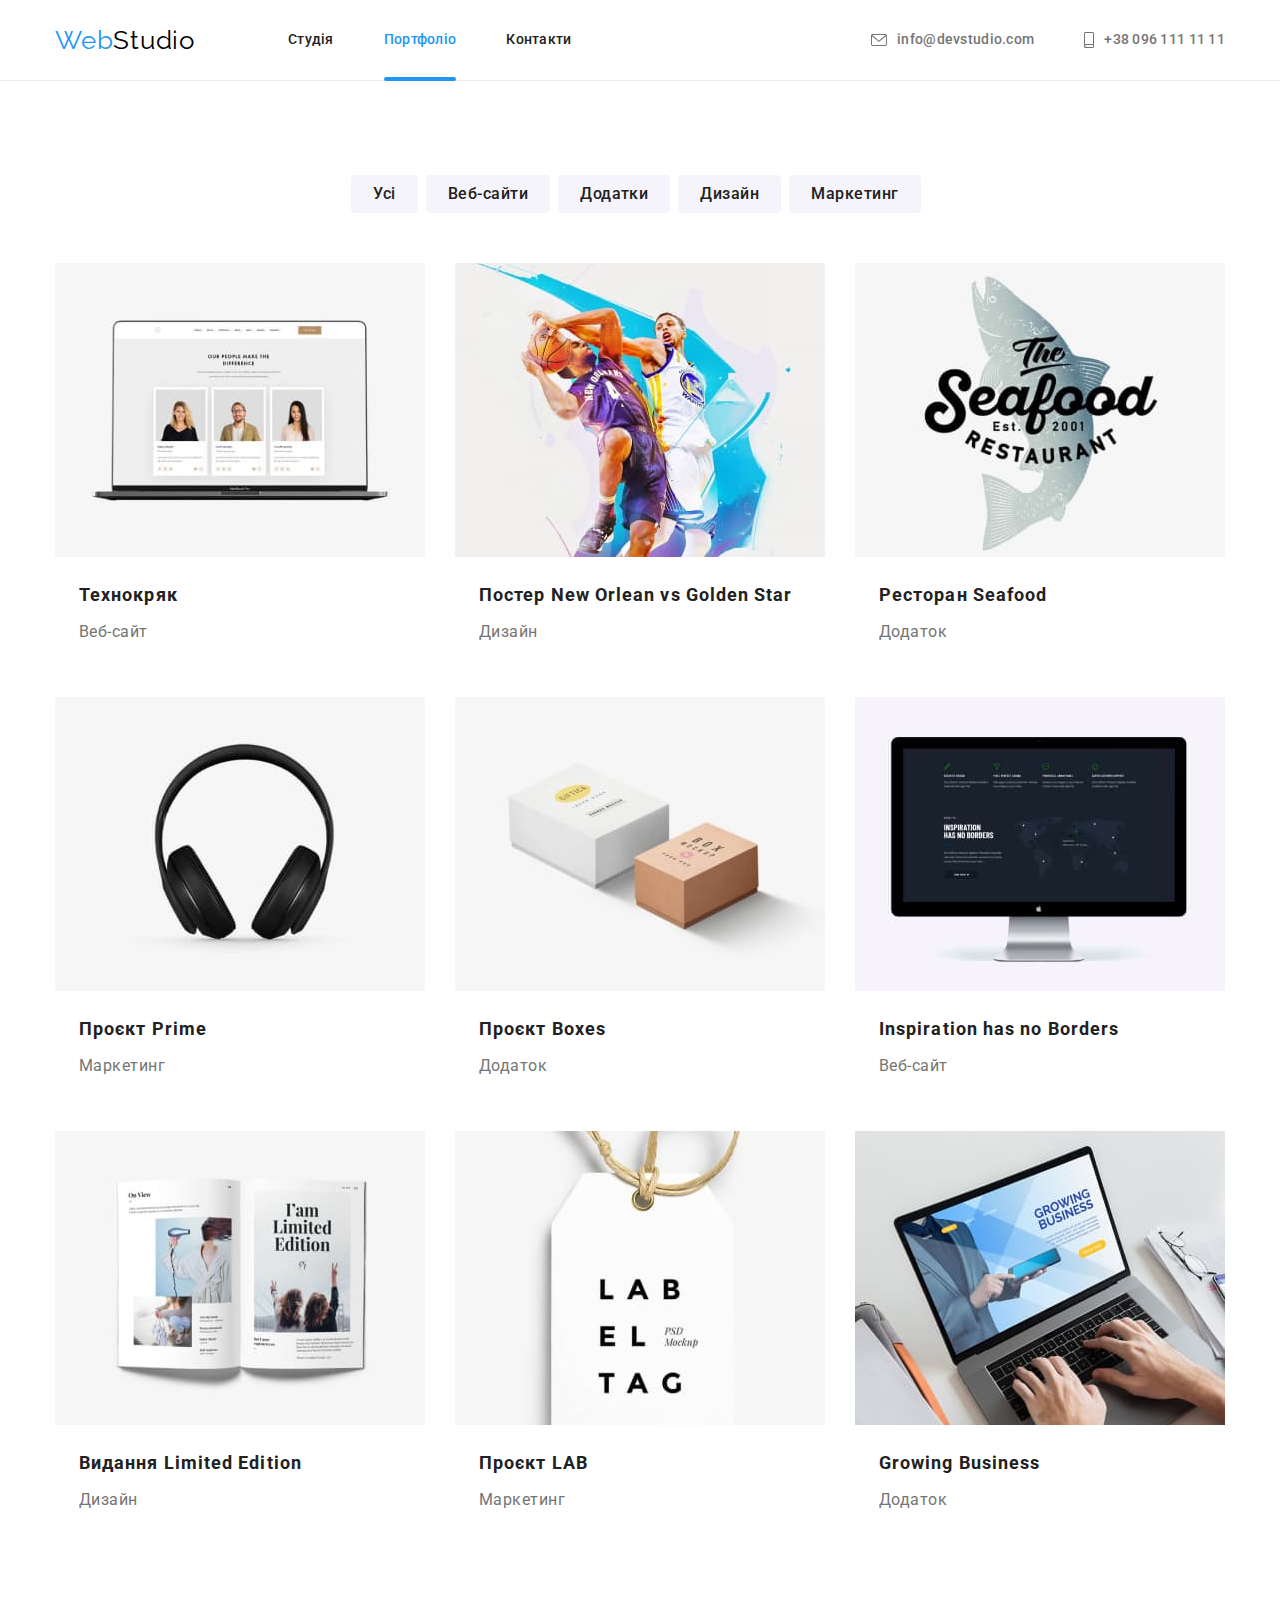
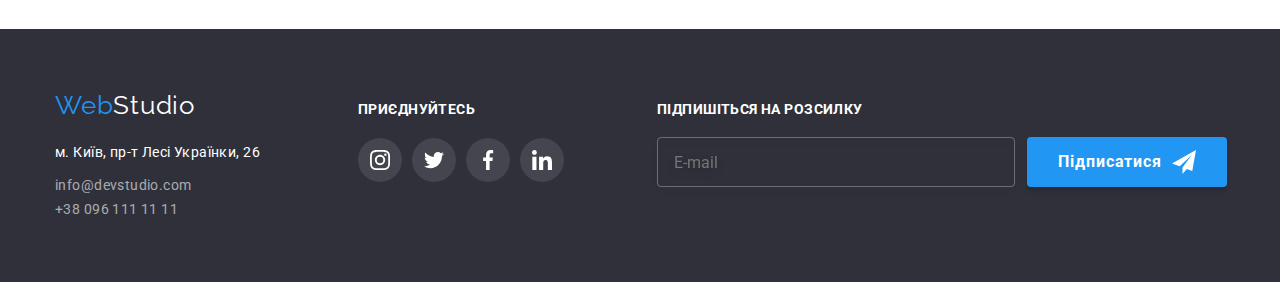
==== portfolio.html @ 19d2a798 "Initial commit" ====
<!DOCTYPE html>
<html lang="uk">

<head>
	<meta charset="UTF-8" />
	<meta http-equiv="X-UA-Compatible" content="IE=edge" />
	<meta name="viewport" content="width=device-width, initial-scale=1.0" />
	<title>Portfolio</title>
	<link rel="preconnect" href="https://fonts.googleapis.com" />
	<link rel="preconnect" href="https://fonts.gstatic.com" crossorigin />
	<link
		href="https://fonts.googleapis.com/css2?family=Raleway:wght@700&family=Roboto:wght@400;500;700;900&display=swap"
		rel="stylesheet" />
	<link rel="stylesheet"
		href="https://cdnjs.cloudflare.com/ajax/libs/modern-normalize/1.0.0/modern-normalize.min.css" />
	<link rel="stylesheet" href="./css/main.min.css">
	<link rel="stylesheet" href="./css/styles.css" />
</head>

<body>
	<header class="header">
		<div class="header__box container">
			<!--<nav class="nav">-->
			<!-- prettier-ignore -->
			<a class="logo link" href="">Web<span class="logo-header">Studio</span></a>
			<nav class="nav">
				<ul class="nav__list">
					<li class="nav__item list"><a class="nav__link link" href="./index.html">Студія</a></li>
					<li class="nav__item list"><a class="nav__link link menu-now-prtfl"
							href="./portfolio.html">Портфоліо</a></li>
					<li class="nav__item list"><a class="nav__link link" href="">Контакти</a></li>
				</ul>
			</nav>
			<ul class="contact list">
				<li class="contact__item"><a class="contact__link link" href="mailto:info@devstudio.com">
						<svg class="contact__icon" width="16" height="12">
							<use href="./images/icons.svg#icon-envelope-hover"></use>
						</svg> info@devstudio.com</a>
				</li>
				<li class="contact__item"><a class="contact__link link" href="tel:+38 0961111111">
						<svg class="contact__icon" width="10" height="16">
							<use href="./images/icons.svg#icon-smartphone"></use>
						</svg> +38 096 111 11 11</a></li>
			</ul>
		</div>
	</header>

	<main>
		<!-- ==========Секція 1========= -->
		<section class="portfolio">
			<div class="portfolio-div container">
				<div class="btn-div">
					<ul class="list-btn list">
						<li class="item-btn">
							<button class="btn" type="button">Усі</button>
						</li>
						<li class="item-btn">
							<button class="btn" type="button">Веб-сайти</button>
						</li>
						<li class="item-btn">
							<button class="btn" type="button">Додатки</button>
						</li>
						<li class="item-btn">
							<button class="btn" type="button">Дизайн</button>
						</li>
						<li class="item-btn">
							<button class="btn" type="button">Маркетинг</button>
						</li>
					</ul>
				</div>

				<!-- Картки -->
				<ul class="portfolio__card list">
					<li class="portfolio__item">
						<div class="portfolio__thumb">
							<a href=""><img src="images/portfolio-img1.jpg" alt="Ноутбук" width="370"
									height="294" /></a>
							<div class="portfolio__overlay">
								<p class="portfolio__overlay-text">Ресурс пропонує комплексні пропозиції з різним рівнем
									функціоналу та сервісів. Все це дозволить відвідувачу отримати
									вичерпні відомості про компанію чи приватну особу.</p>
							</div>
						</div>
						<div class="div-photo">
							<h2 class="title-projects">Технокряк</h2>
							<p class="projects-text">Веб-сайт</p>
						</div>
					</li>
					<li class="portfolio__item">
						<div class="portfolio__thumb">
							<a href="">
								<img src="images/portfolio-img2.jpg" alt="Постер баскетболістів" width="370"
									height="294" />
							</a>
							<div class="portfolio__overlay">
								<p class="portfolio__overlay-text">Ресурс пропонує комплексні пропозиції з різним рівнем
									функціоналу та сервісів. Все це дозволить відвідувачу отримати
									вичерпні відомості про компанію чи приватну особу.</p>
							</div>
						</div>
						<div class="div-photo">
							<h2 class="title-projects">Постер New Orlean vs Golden Star</h2>
							<p class="projects-text">Дизайн</p>
						</div>
					</li>
					<li class="portfolio__item">
						<div class="portfolio__thumb">
							<a href=""><img src="images/portfolio-img3.jpg" alt="Риба з текстом" width="370"
									height="294" /></a>
							<div class="portfolio__overlay">
								<p class="portfolio__overlay-text">Ресурс пропонує комплексні пропозиції з різним рівнем
									функціоналу та сервісів. Все це дозволить відвідувачу отримати
									вичерпні відомості про компанію чи приватну особу.</p>
							</div>
						</div>
						<div class="div-photo">
							<h2 class="title-projects">Ресторан Seafood</h2>
							<p class="projects-text">Додаток</p>
						</div>
					</li>
					<li class="portfolio__item">
						<div class="portfolio__thumb">
							<a href=""><img src="images/portfolio-img4.jpg" alt="Навушники" width="370"
									height="294" /></a>
							<div class="portfolio__overlay">
								<p class="portfolio__overlay-text">Ресурс пропонує комплексні пропозиції з різним рівнем
									функціоналу та сервісів. Все це дозволить відвідувачу отримати
									вичерпні відомості про компанію чи приватну особу.</p>
							</div>
						</div>
						<div class="div-photo">
							<h2 class="title-projects">Проєкт Prime</h2>
							<p class="projects-text">Маркетинг</p>
						</div>
					</li>
					<li class="portfolio__item">
						<div class="portfolio__thumb">
							<a href=""><img src="images/portfolio-img5.jpg" alt="Коробки" width="370"
									height="294" /></a>
							<div class="portfolio__overlay">
								<p class="portfolio__overlay-text">Ресурс пропонує комплексні пропозиції з різним рівнем
									функціоналу та сервісів. Все це дозволить відвідувачу отримати
									вичерпні відомості про компанію чи приватну особу.</p>
							</div>
						</div>
						<div class="div-photo">
							<h2 class="title-projects">Проєкт Boxes</h2>
							<p class="projects-text">Додаток</p>
						</div>
					</li>
					<li class="portfolio__item">
						<div class="portfolio__thumb">
							<a href=""><img src="images/portfolio-img6.jpg" alt="Монітор" width="370"
									height="294" /></a>
							<div class="portfolio__overlay">
								<p class="portfolio__overlay-text">Ресурс пропонує комплексні пропозиції з різним рівнем
									функціоналу та сервісів. Все це дозволить відвідувачу отримати
									вичерпні відомості про компанію чи приватну особу.</p>
							</div>
						</div>
						<div class="div-photo">
							<h2 class="title-projects">Inspiration has no Borders</h2>
							<p class="projects-text">Веб-сайт</p>
						</div>
					</li>
					<li class="portfolio__item">
						<div class="portfolio__thumb">
							<a href=""><img src="images/portfolio-img7.jpg" alt="Журнал" width="370" height="294" /></a>
							<div class="portfolio__overlay">
								<p class="portfolio__overlay-text">Ресурс пропонує комплексні пропозиції з різним рівнем
									функціоналу та сервісів. Все це дозволить відвідувачу отримати
									вичерпні відомості про компанію чи приватну особу.</p>
							</div>
						</div>
						<div class="div-photo">
							<h2 class="title-projects">Видання Limited Edition</h2>
							<p class="projects-text">Дизайн</p>
						</div>
					</li>
					<li class="portfolio__item">
						<div class="portfolio__thumb">
							<a href=""><img src="images/portfolio-img8.jpg" alt="Бірка" width="370" height="294" /></a>
							<div class="portfolio__overlay">
								<p class="portfolio__overlay-text">Ресурс пропонує комплексні пропозиції з різним рівнем
									функціоналу та сервісів. Все це дозволить відвідувачу отримати
									вичерпні відомості про компанію чи приватну особу.</p>
							</div>
						</div>
						<div class="div-photo">
							<h2 class="title-projects">Проєкт LAB</h2>
							<p class="projects-text">Маркетинг</p>
						</div>
					</li>
					<li class="portfolio__item">
						<div class="portfolio__thumb">
							<a href=""><img src="images/portfolio-img9.jpg" alt="Ноутбук" width="370"
									height="294" /></a>
							<div class="portfolio__overlay">
								<p class="portfolio__overlay-text">Ресурс пропонує комплексні пропозиції з різним рівнем
									функціоналу та сервісів. Все це дозволить відвідувачу отримати
									вичерпні відомості про компанію чи приватну особу.</p>
							</div>
						</div>
						<div class="div-photo">
							<h2 class="title-projects">Growing Business</h2>
							<p class="projects-text">Додаток</p>
						</div>
					</li>
				</ul>
			</div>
		</section>
	</main>

	<!-- ==========Підва/Футер========= -->
	<footer class="footer">
		<div class="footer-div container">
			<div>
				<!-- prettier-ignore -->
				<a class="logo link" href="WebStudio">Web<span class="logo-footer">Studio</span></a>
				<address class="address">
					м. Київ, пр-т Лесі Українки, 26
				</address>
				<ul class="footer-contact list">
					<li class="footer-contact__item">
						<a class="footer-contact__link link" href="mailto:info@devstudio.com">info@devstudio.com</a>
					</li>
					<li class="footer-item">
						<a class="footer-contact__link link" href="tel:+380961111111">+38 096 111 11 11</a>
					</li>
				</ul>
			</div>

			<div class="socials-footer">
				<h2 class="socials-footer__title">приєднуйтесь</h2>
				<ul class="socials-footer__list list">
					<li class="socials-footer__item">
						<a class="socials-footer__link link" href="http://instagram.com" target="_blank"
							rel="noopener noreferrer" aria-label="Instagram icon">
							<svg class="socials-icon" width="20" height="20">
								<use href="./images/icons.svg#icon-instagram"></use>
							</svg>
						</a>
					</li>
					<li class="socials-footer__item">
						<a class="socials-footer__link link" href="http://twitter.com" target="_blank"
							rel="noopener noreferrer" aria-label="Twitter icon">
							<svg class="socials-icon" width="20" height="20">
								<use href="./images/icons.svg#icon-twitter"></use>
							</svg>
						</a>
					</li>
					<li class="socials-footer__item">
						<a class="socials-footer__link link" href="http://facebook.com" target="_blank"
							rel="noopener noreferrer">
							<svg class="socials-icon" width="20" height="20">
								<use href="./images/icons.svg#icon-facebook"></use>
							</svg>
						</a>
					</li>
					<li class="socials-footer__item">
						<a class="socials-footer__link link" href="http://linkedin.com" target="_blank"
							rel="noopener noreferrer">
							<svg class="socials-icon" width="20" height="20">
								<use href="./images/icons.svg#icon-linkedin"></use>
							</svg>
						</a>
					</li>
				</ul>
			</div>

			<div class="mailings">
				<p class="mailings__title">підпишіться на розсилку</p>
				<div class="mailings__box">
					<form>
						<input type="text" class="form-field" name="e-mail" placeholder="E-mail">
					</form>
					<button class="mailings__btn" type="submit">
						<span class="mailings__label">Підписатися</span>
						<svg class="mailings__icon" width="24px" height="24px">
							<use href="./images/icons.svg#icon-icon-mailings"></use>
						</svg>
					</button>
				</div>
			</div>
		</div>
	</footer>
</body>

</html>
---- css/main.min.css ----
:root{--main-title-color: #212121;--text-color: #757575;--accent-color: #2196f3;--color-white: #ffffff;--transition-duration: 250ms;--transition-timing-function: cubic-bezier(0.4, 0, 0.2, 1)}body{font-family:"Roboto","Raleway";color:var(--text-color)}*,*::before,*::after{-webkit-box-sizing:border-box;box-sizing:border-box}h1,h2,h3,h4,h5,h6,p,ul[class],ol[class],li{margin:0}ul[class],ol[class]{padding:0}img{display:block}.list{list-style:none}.link{text-decoration:none}.container{padding:0 15px;width:1200px;margin:0 auto}.header{border-bottom-width:1px;border-bottom-style:solid;border-bottom-color:#ececec}.header__box{display:-webkit-box;display:-ms-flexbox;display:flex;-webkit-box-align:center;-ms-flex-align:center;align-items:center}.logo{font-family:"Raleway";font-style:normal;font-size:26px;line-height:1.19;letter-spacing:.03em;color:var(--accent-color);margin-right:93px}.logo-header{color:#000}.nav{display:-webkit-box;display:-ms-flexbox;display:flex;-webkit-box-align:center;-ms-flex-align:center;align-items:center;-webkit-box-flex:1;-ms-flex-positive:1;flex-grow:1}.nav__list{display:-webkit-box;display:-ms-flexbox;display:flex;gap:50px}.nav__item{position:relative}.nav__link{position:relative;display:block;padding-top:32px;padding-bottom:32px;color:var(--main-title-color);font-weight:500;font-size:14px;line-height:1.14;letter-spacing:.02em;list-style:none;-webkit-transition:color 250ms cubic-bezier(0.4, 0, 0.2, 1);transition:color 250ms cubic-bezier(0.4, 0, 0.2, 1)}.nav__link:hover,.nav__link:focus{color:var(--accent-color)}.nav__link::after{content:"";display:block;width:100%;height:4px;background-color:var(--accent-color);border-radius:4px;position:absolute;bottom:-1px;opacity:0;-webkit-transition:opacity 250ms cubic-bezier(0.4, 0, 0.2, 1),background-color 250ms cubic-bezier(0.4, 0, 0.2, 1);transition:opacity 250ms cubic-bezier(0.4, 0, 0.2, 1),background-color 250ms cubic-bezier(0.4, 0, 0.2, 1)}.nav__link:hover::after,.nav__link:focus::after{opacity:1}.menu-now{color:var(--accent-color)}.menu-now::after{content:"";position:absolute;display:block;width:100%;height:4px;bottom:-1px;background-color:var(--accent-color);border-radius:2px;opacity:1;-webkit-transition:opacity 250ms cubic-bezier(0.4, 0, 0.2, 1),background-color 250ms cubic-bezier(0.4, 0, 0.2, 1);transition:opacity 250ms cubic-bezier(0.4, 0, 0.2, 1),background-color 250ms cubic-bezier(0.4, 0, 0.2, 1)}.contact{display:-webkit-box;display:-ms-flexbox;display:flex}.contact__item:last-child{margin-left:50px}.contact__link{font-weight:500;font-size:14px;line-height:1.14;letter-spacing:.02em;color:var(--text-color);display:-webkit-box;display:-ms-flexbox;display:flex;-webkit-box-pack:center;-ms-flex-pack:center;justify-content:center;gap:10px;-webkit-box-align:center;-ms-flex-align:center;align-items:center;-webkit-transition:color 250ms cubic-bezier(0.4, 0, 0.2, 1);transition:color 250ms cubic-bezier(0.4, 0, 0.2, 1)}.contact__link:hover,.contact__link:focus{color:var(--accent-color)}.contact__icon{fill:var(--text-color);-webkit-transition:fill 250ms cubic-bezier(0.4, 0, 0.2, 1);transition:fill 250ms cubic-bezier(0.4, 0, 0.2, 1)}.contact__link:hover .contact__icon,.contact__link:focus .contact__icon{fill:var(--accent-color)}.hero{max-width:1600px;background:#2f303a;background-image:-webkit-gradient(linear, left top, right top, from(rgba(47, 48, 58, 0.4)), to(rgba(47, 48, 58, 0.4))),url(../images/Img-hero.jpg);background-image:linear-gradient(to right, rgba(47, 48, 58, 0.4), rgba(47, 48, 58, 0.4)),url(../images/Img-hero.jpg);background-repeat:no-repeat;-webkit-box-shadow:0px 4px 4px rgba(0,0,0,.25);box-shadow:0px 4px 4px rgba(0,0,0,.25);width:100%;height:600px;padding:200px 0;display:-webkit-box;display:-ms-flexbox;display:flex;-webkit-box-orient:vertical;-webkit-box-direction:normal;-ms-flex-direction:column;flex-direction:column;-webkit-box-pack:center;-ms-flex-pack:center;justify-content:center;-webkit-box-align:center;-ms-flex-align:center;align-items:center;margin:0 auto}.hero__title{width:696px;height:120px;font-weight:900;font-size:44px;line-height:1.36;text-align:center;letter-spacing:.06em;text-transform:uppercase;color:#fff}.main-btn{border:0;background:var(--accent-color);-webkit-box-shadow:0px 4px 4px rgba(0,0,0,.15);box-shadow:0px 4px 4px rgba(0,0,0,.15);border-radius:4px;color:#fff;width:216px;height:50px;font-family:inherit;font-weight:700;font-size:16px;line-height:1.875;text-align:center;letter-spacing:.06em;cursor:pointer;-webkit-box-sizing:border-box;box-sizing:border-box;margin-top:30px}.main-btn:hover,.main-btn:focus{-webkit-filter:drop-shadow(0px 4px 4px rgba(0, 0, 0, 0.25)) drop-shadow(0px 4px 4px rgba(0, 0, 0, 0.25));filter:drop-shadow(0px 4px 4px rgba(0, 0, 0, 0.25)) drop-shadow(0px 4px 4px rgba(0, 0, 0, 0.25))}.skills{padding-top:94px}.skills__list{display:-webkit-box;display:-ms-flexbox;display:flex;-ms-flex-wrap:wrap;flex-wrap:wrap;gap:30px}.skills__card{width:270px;height:120px;background:#f5f4fa;border-radius:4px;display:-webkit-box;display:-ms-flexbox;display:flex;-webkit-box-align:center;-ms-flex-align:center;align-items:center;-webkit-box-pack:center;-ms-flex-pack:center;justify-content:center}.skills__title{font-size:14px;line-height:1.14;letter-spacing:.03em;text-transform:uppercase;color:var(--main-title-color);margin-top:30px;margin-bottom:10px}.skills__text{font-size:14px;line-height:1.71;letter-spacing:.03em}.activity{padding-top:94px;padding-bottom:94px}.activity__title{font-size:36px;line-height:1.17;text-align:center;letter-spacing:.03em;color:var(--main-title-color);margin-bottom:50px}.activity__list{margin-top:50px;margin-bottom:94px;display:-webkit-box;display:-ms-flexbox;display:flex;-webkit-box-pack:center;-ms-flex-pack:center;justify-content:center;-ms-flex-wrap:wrap;flex-wrap:wrap;gap:30px}.activity__text{width:100%;min-height:70px;position:relative;bottom:70px;-webkit-backdrop-filter:blur(1px);backdrop-filter:blur(1px);background-color:rgba(47,48,58,.8);font-weight:700;font-size:14px;line-height:1.14;letter-spacing:.03em;text-transform:uppercase;color:#fff;display:-webkit-box;display:-ms-flexbox;display:flex;-webkit-box-align:center;-ms-flex-align:center;align-items:center;-webkit-box-pack:center;-ms-flex-pack:center;justify-content:center}.team{background:#f5f4fa;padding-top:94px;padding-bottom:94px}.team__title{font-weight:700;font-size:36px;line-height:1.17;text-align:center;letter-spacing:.03em;color:var(--main-title-color);margin-bottom:50px}.team__list{display:-webkit-box;display:-ms-flexbox;display:flex;-webkit-box-pack:center;-ms-flex-pack:center;justify-content:center;-ms-flex-wrap:wrap;flex-wrap:wrap;gap:30px}.team__item{width:270px;background:var(--color-white);border-radius:7px;-webkit-box-shadow:0px 1px 3px rgba(0,0,0,.12),0px 1px 1px rgba(0,0,0,.14),0px 2px 1px rgba(0,0,0,.2);box-shadow:0px 1px 3px rgba(0,0,0,.12),0px 1px 1px rgba(0,0,0,.14),0px 2px 1px rgba(0,0,0,.2)}.team__photo{width:100%;height:auto}.team__card{padding:30px 0px}.team__name{font-weight:500px;font-size:16px;line-height:1.19;text-align:center;letter-spacing:.03em;color:var(--main-title-color)}.team__text{font-size:16px;line-height:1.19;text-align:center;letter-spacing:.03em;margin-top:10px;margin-bottom:16px}.team__socials{display:-webkit-box;display:-ms-flexbox;display:flex;-webkit-box-pack:center;-ms-flex-pack:center;justify-content:center;-webkit-box-align:center;-ms-flex-align:center;align-items:center;gap:10px}.team__socials-link{display:-webkit-box;display:-ms-flexbox;display:flex;-webkit-box-pack:center;-ms-flex-pack:center;justify-content:center;-webkit-box-align:center;-ms-flex-align:center;align-items:center;width:44px;height:44px;border-radius:50%;background:var(--color-white);color:#afb1b8;-webkit-transition:background-color 250ms cubic-bezier(0.4, 0, 0.2, 1),color 250ms cubic-bezier(0.4, 0, 0.2, 1);transition:background-color 250ms cubic-bezier(0.4, 0, 0.2, 1),color 250ms cubic-bezier(0.4, 0, 0.2, 1)}.team__socials-link:hover,.team__socials-link:focus{background-color:var(--accent-color);color:var(--color-white)}.socials-icon{fill:currentColor}.client{padding-bottom:94px}.client__title{font-weight:700;font-size:36px;line-height:42px;text-align:center;letter-spacing:.03em;color:var(--main-title-color);padding-top:94px;margin-bottom:50px}.client__list{display:-webkit-box;display:-ms-flexbox;display:flex;-webkit-box-pack:center;-ms-flex-pack:center;justify-content:center;-webkit-box-align:center;-ms-flex-align:center;align-items:center;gap:30px}.client__link{width:170px;height:92px;display:-webkit-box;display:-ms-flexbox;display:flex;-webkit-box-pack:center;-ms-flex-pack:center;justify-content:center;-webkit-box-align:center;-ms-flex-align:center;align-items:center;border-radius:4px;color:#afb1b8;border:1px solid #afb1b8;-webkit-transition:color 250ms cubic-bezier(0.4, 0, 0.2, 1),border-color 250ms cubic-bezier(0.4, 0, 0.2, 1);transition:color 250ms cubic-bezier(0.4, 0, 0.2, 1),border-color 250ms cubic-bezier(0.4, 0, 0.2, 1)}.client__link:hover,.client__link:focus{color:var(--accent-color);border-color:var(--accent-color)}.client__icon{fill:currentColor}.footer{background:#2f303a;padding:60px 0}.footer-div{display:-webkit-box;display:-ms-flexbox;display:flex;-webkit-box-align:baseline;-ms-flex-align:baseline;align-items:baseline;gap:70px}.logo-footer{font-size:26px;line-height:1.19;letter-spacing:.03em;color:#fff}.address{font-style:normal;font-size:14px;line-height:1.71;letter-spacing:.03em;color:var(--color-white);margin-top:20px}.footer-contact__item{margin-top:9px}.footer-contact__link{font-size:14px;line-height:1.71;letter-spacing:.03em;color:rgba(255,255,255,.6);-webkit-transition:color 250ms cubic-bezier(0.4, 0, 0.2, 1);transition:color 250ms cubic-bezier(0.4, 0, 0.2, 1)}.footer-contact__link:hover,.footer-contact__link:focus{color:var(--accent-color)}.socials-footer__title{font-weight:700;font-size:14px;line-height:1.14;letter-spacing:.03em;text-transform:uppercase;color:var(--color-white);margin-bottom:20px}.socials-footer__list{display:-webkit-box;display:-ms-flexbox;display:flex;gap:10px}.socials-footer__link{display:-webkit-box;display:-ms-flexbox;display:flex;-webkit-box-pack:center;-ms-flex-pack:center;justify-content:center;-webkit-box-align:center;-ms-flex-align:center;align-items:center;width:44px;height:44px;border-radius:50%;background-color:rgba(255,255,255,.1);color:var(--color-white);-webkit-transition:background-color 250ms cubic-bezier(0.4, 0, 0.2, 1);transition:background-color 250ms cubic-bezier(0.4, 0, 0.2, 1)}.socials-footer__link:hover,.socials-footer__link:focus{background-color:var(--accent-color)}.mailings{margin-top:12px;margin-left:23px}.mailings__title{font-weight:700;font-size:14px;line-height:1.1428571429;letter-spacing:.03em;text-transform:uppercase;color:#fff}.mailings__box{margin-top:20px;display:-webkit-box;display:-ms-flexbox;display:flex;-webkit-box-align:center;-ms-flex-align:center;align-items:center;gap:12px}.form-field{width:358px;height:50px;left:815px;top:2784px;-webkit-box-sizing:border-box;box-sizing:border-box;border:1px solid rgba(255,255,255,.3);-webkit-filter:drop-shadow(0px 4px 4px rgba(0, 0, 0, 0.15));filter:drop-shadow(0px 4px 4px rgba(0, 0, 0, 0.15));background-color:rgba(33,150,243,0);border-radius:4px;padding:15px 16px;color:var(--color-white)}.mailings__btn{display:-webkit-box;display:-ms-flexbox;display:flex;-webkit-box-align:center;-ms-flex-align:center;align-items:center;-webkit-box-pack:center;-ms-flex-pack:center;justify-content:center;gap:10px;padding:0;background-color:var(--accent-color);border:0px;border-radius:4px;width:200px;height:50px;cursor:pointer;padding:10px 28px;-webkit-box-shadow:0px 4px 4px rgba(0,0,0,.15);box-shadow:0px 4px 4px rgba(0,0,0,.15)}.mailings__label{display:inline-block;font-weight:700;font-size:16px;line-height:1.88;letter-spacing:.06em;color:var(--color-white)}.mailings__icon{fill:var(--color-white)}.backdrop{position:fixed;top:0;left:0;z-index:100;width:100%;height:100%;background-color:rgba(0,0,0,.2);-webkit-backdrop-filter:blur(1px);backdrop-filter:blur(1px);-webkit-transition:opacity 250ms linear,visibility 250ms linear;transition:opacity 250ms linear,visibility 250ms linear}.backdrop.is-hidden{opacity:0;visibility:hidden;pointer-events:none}.modal{position:absolute;top:50%;left:50%;padding:40px;-webkit-transform:translateX(-50%) translateY(-50%) scale(1);transform:translateX(-50%) translateY(-50%) scale(1);width:528px;min-height:581px;background-color:var(--color-white);-webkit-box-shadow:0px 1px 3px rgba(0,0,0,.12),0px 1px 1px rgba(0,0,0,.14),0px 2px 1px rgba(0,0,0,.2);box-shadow:0px 1px 3px rgba(0,0,0,.12),0px 1px 1px rgba(0,0,0,.14),0px 2px 1px rgba(0,0,0,.2);border-radius:4px;-webkit-transition:opacity 250ms cubic-bezier(0.4, 0, 0.2, 1),-webkit-transform 250ms cubic-bezier(0.4, 0, 0.2, 1);transition:opacity 250ms cubic-bezier(0.4, 0, 0.2, 1),-webkit-transform 250ms cubic-bezier(0.4, 0, 0.2, 1);transition:transform 250ms cubic-bezier(0.4, 0, 0.2, 1),opacity 250ms cubic-bezier(0.4, 0, 0.2, 1);transition:transform 250ms cubic-bezier(0.4, 0, 0.2, 1),opacity 250ms cubic-bezier(0.4, 0, 0.2, 1),-webkit-transform 250ms cubic-bezier(0.4, 0, 0.2, 1)}.modal-icon{-webkit-transition:250ms cubic-bezier(0.4, 0, 0.2, 1);transition:250ms cubic-bezier(0.4, 0, 0.2, 1)}.modal-icon:hover{fill:var(--accent-color)}.backdrop.is-hidden .modal{-webkit-transform:translate(-50%, -50%) scale(0.5);transform:translate(-50%, -50%) scale(0.5);opacity:0}.modal-btn{position:absolute;top:8px;right:8px;padding:0;width:30px;height:30px;display:-webkit-inline-box;display:-ms-inline-flexbox;display:inline-flex;-webkit-box-align:center;-ms-flex-align:center;align-items:center;-webkit-box-pack:center;-ms-flex-pack:center;justify-content:center;border:1px solid rgba(0,0,0,.1);cursor:pointer;border-radius:50%;background-color:var(--color-white)}.modal-title{font-weight:700;font-size:20px;line-height:23px;text-align:center;letter-spacing:.03em;color:var(--main-title-color)}.modal-form{margin-top:12px;margin-bottom:20px;height:342px}.label-modal{display:-webkit-box;display:-ms-flexbox;display:flex;-webkit-box-orient:vertical;-webkit-box-direction:normal;-ms-flex-direction:column;flex-direction:column;margin-bottom:10px}.label-name{font-weight:400;font-size:12px;line-height:1.1666666667;letter-spacing:.01em;color:var(--text-color);margin-bottom:4px}.field-modal{position:relative}.input-modal{display:block;width:100%;height:40px;padding:12px 42px;border:1px solid rgba(33,33,33,.2);border-radius:4px}.icon-modal{display:block;position:absolute;top:50%;left:12px;-webkit-transform:translateY(-50%);transform:translateY(-50%);-webkit-transition:fill 250ms cubic-bezier(0.4, 0, 0.2, 1);transition:fill 250ms cubic-bezier(0.4, 0, 0.2, 1)}.input-modal:not(:-moz-placeholder-shown)+.icon-modal{fill:var(--accent-color);transform:transition}.input-modal:not(:-ms-input-placeholder)+.icon-modal{fill:var(--accent-color);transform:transition}.input-modal:focus+.icon-modal,.input-modal:not(:placeholder-shown)+.icon-modal{fill:var(--accent-color);-webkit-transform:transition;transform:transition}.label-textarea{display:-webkit-box;display:-ms-flexbox;display:flex;-webkit-box-orient:vertical;-webkit-box-direction:normal;-ms-flex-direction:column;flex-direction:column;font-weight:400;font-size:12px;line-height:1.16;letter-spacing:.01em;color:var(--text-color)}.textarea-input{max-width:100%;height:120px;padding:12px 16px;font-weight:400;font-size:12px;line-height:1.16;letter-spacing:.01em;color:rgba(117,117,117,.5);border:1px solid rgba(33,33,33,.2);border-radius:4px;resize:none}.form-check{text-align:center;display:block;margin-bottom:30px}.label-check{display:-webkit-inline-box;display:-ms-inline-flexbox;display:inline-flex;-webkit-box-align:center;-ms-flex-align:center;align-items:center}.checkbox{position:absolute;width:1px;height:1px;margin:-1px;border:0;padding:0;clip:rect(0 0 0 0);overflow:hidden}.icon-check{display:inline-block;width:15px;height:15px;border:1px solid #000;border-radius:2px;margin-right:10px;-webkit-transition:background 250ms var(--transition-timing-function);transition:background 250ms var(--transition-timing-function)}.check-text{display:inline-block;font-weight:400;font-size:14px;line-height:1.71;letter-spacing:.03em;color:var(--text-color)}.check-terms{font-weight:400;font-size:14px;line-height:1.71;letter-spacing:.03em;-webkit-text-decoration-line:underline;text-decoration-line:underline;color:var(--accent-color)}.checkbox:checked+.icon-check{background:url(../images/icon\ check.svg);background-size:contain;background-color:var(--accent-color);background-origin:border-box;border:1px solid var(--accent-color);-webkit-transform:transition;transform:transition}.button-submit{display:block;background-color:#188ce8;-webkit-box-shadow:0px 4px 4px rgba(0,0,0,.15);box-shadow:0px 4px 4px rgba(0,0,0,.15);border-radius:4px;border:none;-webkit-box-shadow:rgba(0,0,0,.15);box-shadow:rgba(0,0,0,.15);margin:0 auto;padding:10px 52px;font-weight:700;font-size:16px;line-height:1.88;letter-spacing:.06em;color:var(--color-white);cursor:pointer}.menu-now-prtfl{color:var(--accent-color)}.menu-now-prtfl::after{content:"";position:absolute;display:block;width:100%;height:4px;bottom:-1px;background-color:var(--accent-color);border-radius:2px;opacity:1}.portfolio{padding:94px 0}.btn-div{margin-bottom:50px}.list-btn{display:-webkit-box;display:-ms-flexbox;display:flex;-webkit-box-pack:center;-ms-flex-pack:center;justify-content:center;-ms-flex-wrap:wrap;flex-wrap:wrap}.item-btn{margin-right:8px}.btn{padding:6px 22px;background:#f5f4fa;border-radius:4px;font-family:inherit;font-style:normal;font-weight:500;font-size:16px;line-height:1.625;letter-spacing:.03em;color:var(--main-title-color);text-decoration:none;border:0;cursor:pointer;-webkit-transition:background-color 250ms cubic-bezier(0.4, 0, 0.2, 1),color 250ms cubic-bezier(0.4, 0, 0.2, 1),-webkit-box-shadow 250ms cubic-bezier(0.4, 0, 0.2, 1);transition:background-color 250ms cubic-bezier(0.4, 0, 0.2, 1),color 250ms cubic-bezier(0.4, 0, 0.2, 1),-webkit-box-shadow 250ms cubic-bezier(0.4, 0, 0.2, 1);transition:background-color 250ms cubic-bezier(0.4, 0, 0.2, 1),box-shadow 250ms cubic-bezier(0.4, 0, 0.2, 1),color 250ms cubic-bezier(0.4, 0, 0.2, 1);transition:background-color 250ms cubic-bezier(0.4, 0, 0.2, 1),box-shadow 250ms cubic-bezier(0.4, 0, 0.2, 1),color 250ms cubic-bezier(0.4, 0, 0.2, 1),-webkit-box-shadow 250ms cubic-bezier(0.4, 0, 0.2, 1)}.btn:hover,.btn:focus{background:var(--accent-color);-webkit-box-shadow:0px 3px 1px rgba(0,0,0,.1),0px 1px 2px rgba(0,0,0,.08),0px 2px 2px rgba(0,0,0,.12);box-shadow:0px 3px 1px rgba(0,0,0,.1),0px 1px 2px rgba(0,0,0,.08),0px 2px 2px rgba(0,0,0,.12);border-radius:4px;font-family:"Roboto";font-style:normal;font-weight:500;font-size:16px;line-height:1.62;text-align:center;letter-spacing:.03em;color:var(--color-white);border:none}.portfolio__card{display:-webkit-box;display:-ms-flexbox;display:flex;-ms-flex-wrap:wrap;flex-wrap:wrap;-webkit-box-pack:center;-ms-flex-pack:center;justify-content:center;gap:30px}.portfolio__item{-ms-flex-preferred-size:calc((100% - 60px)/3);flex-basis:calc((100% - 60px)/3);-webkit-transition:-webkit-box-shadow 250ms cubic-bezier(0.4, 0, 0.2, 1);transition:-webkit-box-shadow 250ms cubic-bezier(0.4, 0, 0.2, 1);transition:box-shadow 250ms cubic-bezier(0.4, 0, 0.2, 1);transition:box-shadow 250ms cubic-bezier(0.4, 0, 0.2, 1), -webkit-box-shadow 250ms cubic-bezier(0.4, 0, 0.2, 1)}.portfolio__item:hover,.portfolio__item:focus{-webkit-box-shadow:0px 1px 1px rgba(0,0,0,.12),0px 4px 4px rgba(0,0,0,.06),1px 4px 6px rgba(0,0,0,.16);box-shadow:0px 1px 1px rgba(0,0,0,.12),0px 4px 4px rgba(0,0,0,.06),1px 4px 6px rgba(0,0,0,.16)}.portfolio__thumb{position:relative;overflow:hidden}.portfolio__overlay{position:absolute;top:0;left:0;-webkit-transform:translateY(100%);transform:translateY(100%);width:100%;height:100%;background-color:rgba(33,150,243,.9);-webkit-backdrop-filter:blur(1px);backdrop-filter:blur(1px);padding-left:24px;padding-right:24px;display:-webkit-box;display:-ms-flexbox;display:flex;-webkit-box-align:center;-ms-flex-align:center;align-items:center;-webkit-transition:-webkit-transform 250ms cubic-bezier(0.4, 0, 0.2, 1);transition:-webkit-transform 250ms cubic-bezier(0.4, 0, 0.2, 1);transition:transform 250ms cubic-bezier(0.4, 0, 0.2, 1);transition:transform 250ms cubic-bezier(0.4, 0, 0.2, 1), -webkit-transform 250ms cubic-bezier(0.4, 0, 0.2, 1);-webkit-user-select:none;-moz-user-select:none;-ms-user-select:none;user-select:none}.portfolio__item:hover .portfolio__overlay,.portfolio__item:focus .portfolio__overlay{-webkit-transform:translateY(0);transform:translateY(0)}.portfolio__overlay-text{color:var(--color-white);font-family:"Roboto";font-style:normal;font-weight:400;font-size:18px;line-height:1.55;letter-spacing:.03em}.div-photo{padding:20px 24px}.title-projects{margin-bottom:4px;font-size:18px;line-height:2;letter-spacing:.06em;color:var(--main-title-color)}.projects-text{font-size:16px;line-height:1.88;letter-spacing:.03em}/*# sourceMappingURL=main.min.css.map */
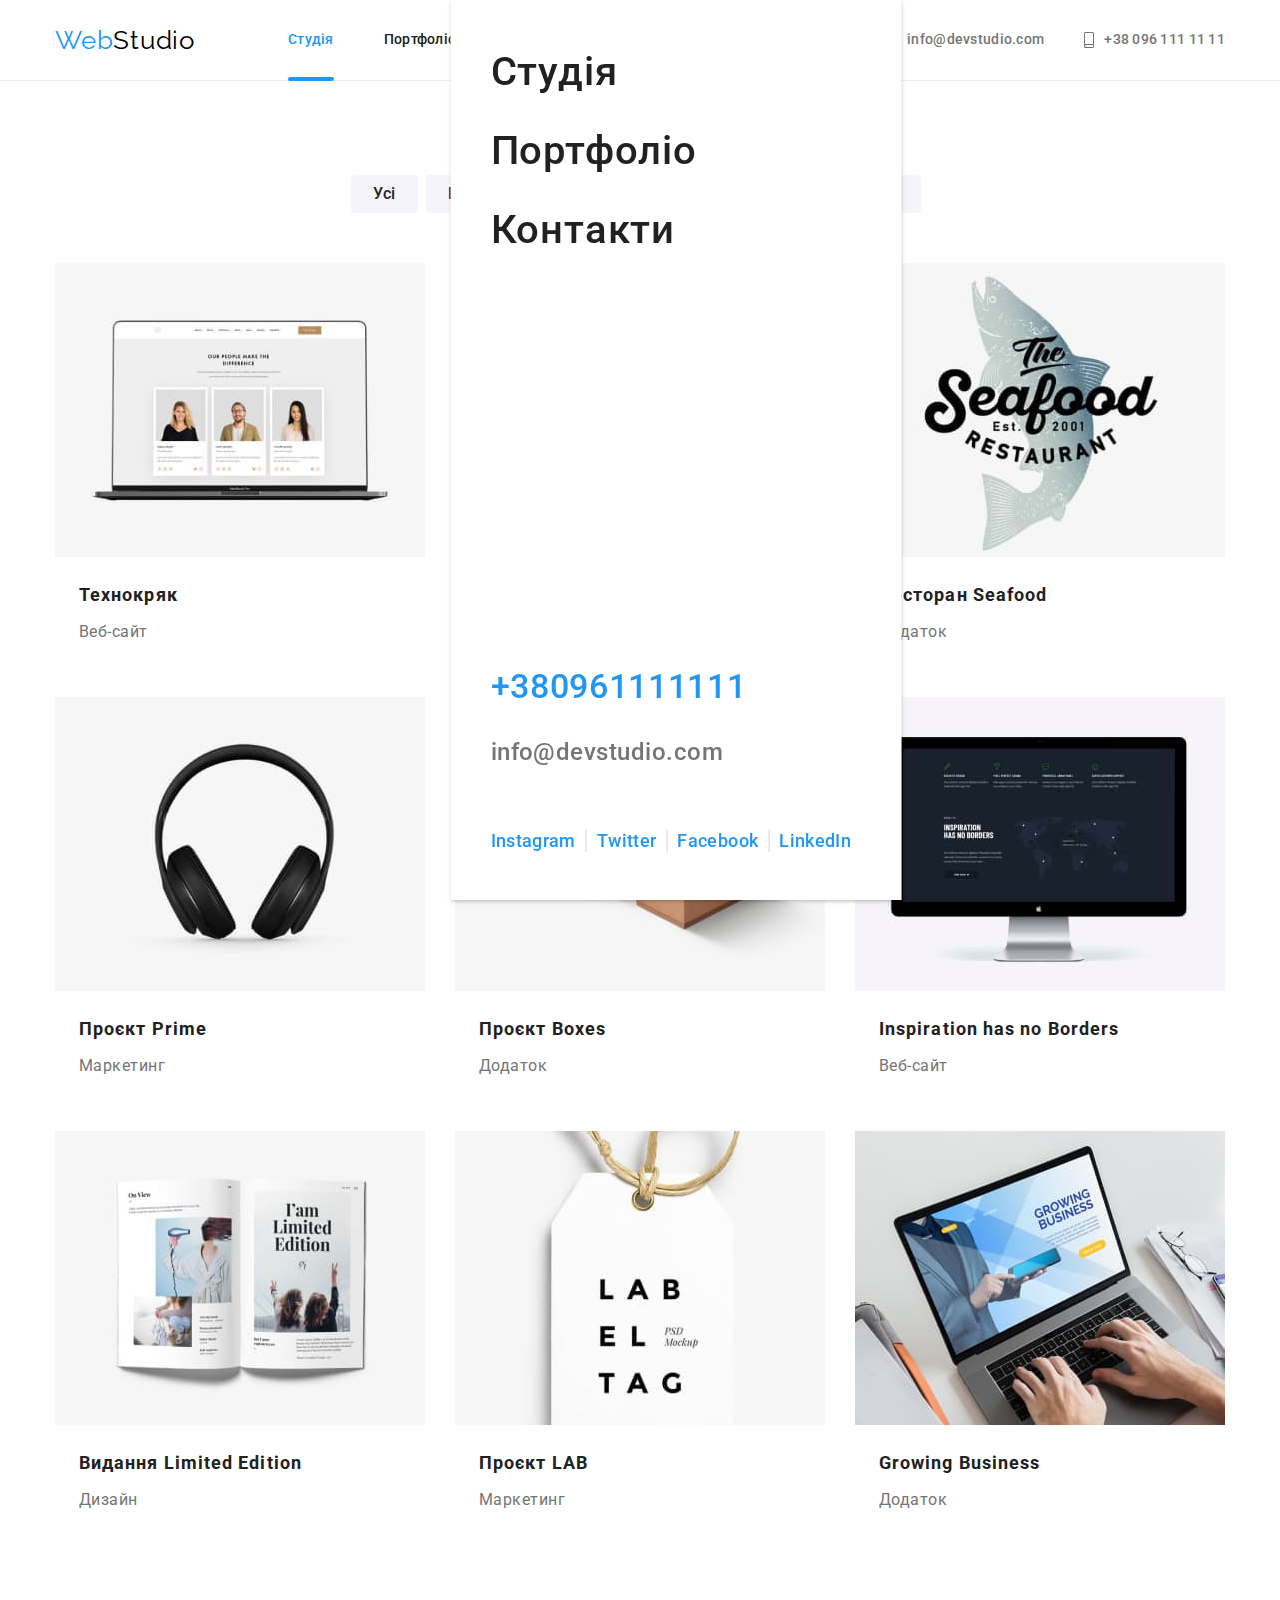
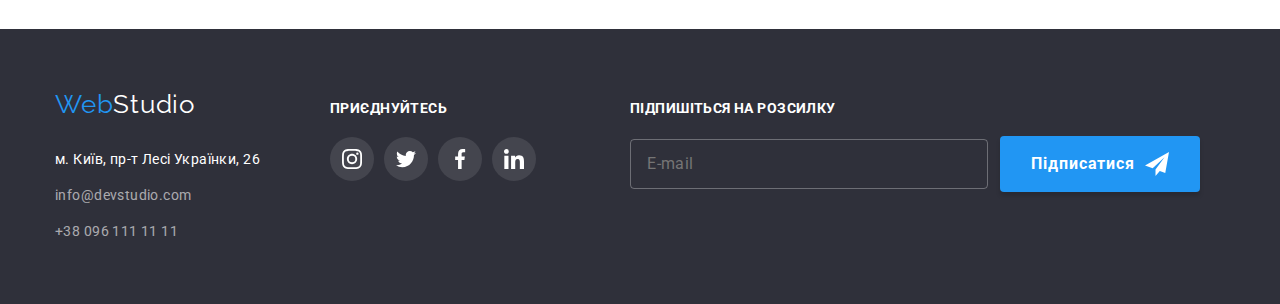
==== commit 41e26b57: "finish2" ====
--- a/portfolio.html
+++ b/portfolio.html
@@ -20,14 +20,12 @@
 <body>
 	<header class="header">
 		<div class="header__box container">
-			<!--<nav class="nav">-->
 			<!-- prettier-ignore -->
-			<a class="logo link" href="">Web<span class="logo-header">Studio</span></a>
+			<a class="logo-header link" href="">Web<span class="logo-header-part">Studio</span></a>
 			<nav class="nav">
 				<ul class="nav__list">
-					<li class="nav__item list"><a class="nav__link link" href="./index.html">Студія</a></li>
-					<li class="nav__item list"><a class="nav__link link menu-now-prtfl"
-							href="./portfolio.html">Портфоліо</a></li>
+					<li class="nav__item list"><a class="nav__link link menu-now" href="./index.html">Студія</a></li>
+					<li class="nav__item list"><a class="nav__link link" href="./portfolio.html">Портфоліо</a></li>
 					<li class="nav__item list"><a class="nav__link link" href="">Контакти</a></li>
 				</ul>
 			</nav>
@@ -42,7 +40,49 @@
 							<use href="./images/icons.svg#icon-smartphone"></use>
 						</svg> +38 096 111 11 11</a></li>
 			</ul>
+
+			<!-- ==================================Menu================================ -->
+			<button class="menu-toggle js-open-menu" aria-expanded="false" aria-controls="mobile-menu">
+				<svg class="menu-open-icon" width="40" height="40">
+					<use href="./images/icons/menu.svg#icon-open-menu"></use>
+				</svg>
+			</button>
+			<div class="menu-container js-menu-container" id="mobile-menu">
+				<button class="menu-toggle js-close-menu">
+					<svg class="menu-close-icon" width="40" height="40">
+						<use href="./images/icons/menu.svg#icon-close-menu"></use>
+					</svg>
+				</button>
+				<ul class="mobile-menu list">
+					<li class="mobile-menu__item"><a class="mobile-menu__link link" href="./index.html">Студія</a></li>
+					<li class="mobile-menu__item"><a class="mobile-menu__link link"
+							href="./portfolio.html">Портфоліо</a>
+					</li>
+					<li class="mobile-menu__item"><a class="mobile-menu__link link" href="">Контакти</a></li>
+				</ul>
+				<ul class="mobile-menu__contact list">
+					<li class="mobile-menu__contact-item"><a class="mobile-menu__contact-tel link"
+							href="tel:+380961111111">+380961111111</a></li>
+					<li class="mobile-menu__contact-item"><a class="mobile-menu__contact-mail link"
+							href="mailto:info@devstudio.com">info@devstudio.com</a>
+					</li>
+				</ul>
+				<ul class="mobile-menu__social list">
+					<li class="mobile-menu__social-item"><a class="mobile-menu__social-link link" href="">Instagram</a>
+					</li>
+					<li class="mobile-menu__social-item"><a class="mobile-menu__social-link link" href="">Twitter</a>
+					</li>
+					<li class="mobile-menu__social-item"><a class="mobile-menu__social-link link" href="">Facebook</a>
+					</li>
+					<li class="mobile-menu__social-item"><a class="mobile-menu__social-link link" href="">LinkedIn</a>
+					</li>
+				</ul>
+			</div>
+
+
+
 		</div>
+
 	</header>
 
 	<main>
@@ -214,65 +254,67 @@
 	<!-- ==========Підва/Футер========= -->
 	<footer class="footer">
 		<div class="footer-div container">
-			<div>
-				<!-- prettier-ignore -->
-				<a class="logo link" href="WebStudio">Web<span class="logo-footer">Studio</span></a>
-				<address class="address">
-					м. Київ, пр-т Лесі Українки, 26
-				</address>
-				<ul class="footer-contact list">
-					<li class="footer-contact__item">
-						<a class="footer-contact__link link" href="mailto:info@devstudio.com">info@devstudio.com</a>
-					</li>
-					<li class="footer-item">
-						<a class="footer-contact__link link" href="tel:+380961111111">+38 096 111 11 11</a>
-					</li>
-				</ul>
-			</div>
-
-			<div class="socials-footer">
-				<h2 class="socials-footer__title">приєднуйтесь</h2>
-				<ul class="socials-footer__list list">
-					<li class="socials-footer__item">
-						<a class="socials-footer__link link" href="http://instagram.com" target="_blank"
-							rel="noopener noreferrer" aria-label="Instagram icon">
-							<svg class="socials-icon" width="20" height="20">
-								<use href="./images/icons.svg#icon-instagram"></use>
-							</svg>
-						</a>
-					</li>
-					<li class="socials-footer__item">
-						<a class="socials-footer__link link" href="http://twitter.com" target="_blank"
-							rel="noopener noreferrer" aria-label="Twitter icon">
-							<svg class="socials-icon" width="20" height="20">
-								<use href="./images/icons.svg#icon-twitter"></use>
-							</svg>
-						</a>
-					</li>
-					<li class="socials-footer__item">
-						<a class="socials-footer__link link" href="http://facebook.com" target="_blank"
-							rel="noopener noreferrer">
-							<svg class="socials-icon" width="20" height="20">
-								<use href="./images/icons.svg#icon-facebook"></use>
-							</svg>
-						</a>
-					</li>
-					<li class="socials-footer__item">
-						<a class="socials-footer__link link" href="http://linkedin.com" target="_blank"
-							rel="noopener noreferrer">
-							<svg class="socials-icon" width="20" height="20">
-								<use href="./images/icons.svg#icon-linkedin"></use>
-							</svg>
-						</a>
-					</li>
-				</ul>
+			<div class="wrap-tablet">
+				<div class="footer__adress">
+					<!-- prettier-ignore -->
+					<a class="logo-footer link" href="WebStudio">Web<span class="logo-footer-part">Studio</span></a>
+					<address class="address">
+						м. Київ, пр-т Лесі Українки, 26
+					</address>
+					<ul class="footer-contact list">
+						<li class="footer-contact__item">
+							<a class="footer-contact__link link" href="mailto:info@devstudio.com">info@devstudio.com</a>
+						</li>
+						<li class="footer-contact__item">
+							<a class="footer-contact__link link" href="tel:+380961111111">+38 096 111 11 11</a>
+						</li>
+					</ul>
+				</div>
+
+				<div class="socials-footer">
+					<h2 class="socials-footer__title">приєднуйтесь</h2>
+					<ul class="socials-footer__list list">
+						<li class="socials-footer__item">
+							<a class="socials-footer__link link" href="http://instagram.com" target="_blank"
+								rel="noopener noreferrer" aria-label="Instagram icon">
+								<svg class="socials-icon" width="20" height="20">
+									<use href="./images/icons.svg#icon-instagram"></use>
+								</svg>
+							</a>
+						</li>
+						<li class="socials-footer__item">
+							<a class="socials-footer__link link" href="http://twitter.com" target="_blank"
+								rel="noopener noreferrer" aria-label="Twitter icon">
+								<svg class="socials-icon" width="20" height="20">
+									<use href="./images/icons.svg#icon-twitter"></use>
+								</svg>
+							</a>
+						</li>
+						<li class="socials-footer__item">
+							<a class="socials-footer__link link" href="http://facebook.com" target="_blank"
+								rel="noopener noreferrer">
+								<svg class="socials-icon" width="20" height="20">
+									<use href="./images/icons.svg#icon-facebook"></use>
+								</svg>
+							</a>
+						</li>
+						<li class="socials-footer__item">
+							<a class="socials-footer__link link" href="http://linkedin.com" target="_blank"
+								rel="noopener noreferrer">
+								<svg class="socials-icon" width="20" height="20">
+									<use href="./images/icons.svg#icon-linkedin"></use>
+								</svg>
+							</a>
+						</li>
+					</ul>
+				</div>
 			</div>
 
 			<div class="mailings">
 				<p class="mailings__title">підпишіться на розсилку</p>
 				<div class="mailings__box">
-					<form>
-						<input type="text" class="form-field" name="e-mail" placeholder="E-mail">
+					<form class="mailings__form">
+						<input class="form-field" type="text" name="e-mail" placeholder="E-mail">
 					</form>
 					<button class="mailings__btn" type="submit">
 						<span class="mailings__label">Підписатися</span>
--- a/css/main.min.css
+++ b/css/main.min.css
@@ -1 +1 @@
-:root{--main-title-color: #212121;--text-color: #757575;--accent-color: #2196f3;--color-white: #ffffff;--transition-duration: 250ms;--transition-timing-function: cubic-bezier(0.4, 0, 0.2, 1)}body{font-family:"Roboto","Raleway";color:var(--text-color)}*,*::before,*::after{-webkit-box-sizing:border-box;box-sizing:border-box}h1,h2,h3,h4,h5,h6,p,ul[class],ol[class],li{margin:0}ul[class],ol[class]{padding:0}img{display:block}.list{list-style:none}.link{text-decoration:none}.container{padding:0 15px;width:1200px;margin:0 auto}.header{border-bottom-width:1px;border-bottom-style:solid;border-bottom-color:#ececec}.header__box{display:-webkit-box;display:-ms-flexbox;display:flex;-webkit-box-align:center;-ms-flex-align:center;align-items:center}.logo{font-family:"Raleway";font-style:normal;font-size:26px;line-height:1.19;letter-spacing:.03em;color:var(--accent-color);margin-right:93px}.logo-header{color:#000}.nav{display:-webkit-box;display:-ms-flexbox;display:flex;-webkit-box-align:center;-ms-flex-align:center;align-items:center;-webkit-box-flex:1;-ms-flex-positive:1;flex-grow:1}.nav__list{display:-webkit-box;display:-ms-flexbox;display:flex;gap:50px}.nav__item{position:relative}.nav__link{position:relative;display:block;padding-top:32px;padding-bottom:32px;color:var(--main-title-color);font-weight:500;font-size:14px;line-height:1.14;letter-spacing:.02em;list-style:none;-webkit-transition:color 250ms cubic-bezier(0.4, 0, 0.2, 1);transition:color 250ms cubic-bezier(0.4, 0, 0.2, 1)}.nav__link:hover,.nav__link:focus{color:var(--accent-color)}.nav__link::after{content:"";display:block;width:100%;height:4px;background-color:var(--accent-color);border-radius:4px;position:absolute;bottom:-1px;opacity:0;-webkit-transition:opacity 250ms cubic-bezier(0.4, 0, 0.2, 1),background-color 250ms cubic-bezier(0.4, 0, 0.2, 1);transition:opacity 250ms cubic-bezier(0.4, 0, 0.2, 1),background-color 250ms cubic-bezier(0.4, 0, 0.2, 1)}.nav__link:hover::after,.nav__link:focus::after{opacity:1}.menu-now{color:var(--accent-color)}.menu-now::after{content:"";position:absolute;display:block;width:100%;height:4px;bottom:-1px;background-color:var(--accent-color);border-radius:2px;opacity:1;-webkit-transition:opacity 250ms cubic-bezier(0.4, 0, 0.2, 1),background-color 250ms cubic-bezier(0.4, 0, 0.2, 1);transition:opacity 250ms cubic-bezier(0.4, 0, 0.2, 1),background-color 250ms cubic-bezier(0.4, 0, 0.2, 1)}.contact{display:-webkit-box;display:-ms-flexbox;display:flex}.contact__item:last-child{margin-left:50px}.contact__link{font-weight:500;font-size:14px;line-height:1.14;letter-spacing:.02em;color:var(--text-color);display:-webkit-box;display:-ms-flexbox;display:flex;-webkit-box-pack:center;-ms-flex-pack:center;justify-content:center;gap:10px;-webkit-box-align:center;-ms-flex-align:center;align-items:center;-webkit-transition:color 250ms cubic-bezier(0.4, 0, 0.2, 1);transition:color 250ms cubic-bezier(0.4, 0, 0.2, 1)}.contact__link:hover,.contact__link:focus{color:var(--accent-color)}.contact__icon{fill:var(--text-color);-webkit-transition:fill 250ms cubic-bezier(0.4, 0, 0.2, 1);transition:fill 250ms cubic-bezier(0.4, 0, 0.2, 1)}.contact__link:hover .contact__icon,.contact__link:focus .contact__icon{fill:var(--accent-color)}.hero{max-width:1600px;background:#2f303a;background-image:-webkit-gradient(linear, left top, right top, from(rgba(47, 48, 58, 0.4)), to(rgba(47, 48, 58, 0.4))),url(../images/Img-hero.jpg);background-image:linear-gradient(to right, rgba(47, 48, 58, 0.4), rgba(47, 48, 58, 0.4)),url(../images/Img-hero.jpg);background-repeat:no-repeat;-webkit-box-shadow:0px 4px 4px rgba(0,0,0,.25);box-shadow:0px 4px 4px rgba(0,0,0,.25);width:100%;height:600px;padding:200px 0;display:-webkit-box;display:-ms-flexbox;display:flex;-webkit-box-orient:vertical;-webkit-box-direction:normal;-ms-flex-direction:column;flex-direction:column;-webkit-box-pack:center;-ms-flex-pack:center;justify-content:center;-webkit-box-align:center;-ms-flex-align:center;align-items:center;margin:0 auto}.hero__title{width:696px;height:120px;font-weight:900;font-size:44px;line-height:1.36;text-align:center;letter-spacing:.06em;text-transform:uppercase;color:#fff}.main-btn{border:0;background:var(--accent-color);-webkit-box-shadow:0px 4px 4px rgba(0,0,0,.15);box-shadow:0px 4px 4px rgba(0,0,0,.15);border-radius:4px;color:#fff;width:216px;height:50px;font-family:inherit;font-weight:700;font-size:16px;line-height:1.875;text-align:center;letter-spacing:.06em;cursor:pointer;-webkit-box-sizing:border-box;box-sizing:border-box;margin-top:30px}.main-btn:hover,.main-btn:focus{-webkit-filter:drop-shadow(0px 4px 4px rgba(0, 0, 0, 0.25)) drop-shadow(0px 4px 4px rgba(0, 0, 0, 0.25));filter:drop-shadow(0px 4px 4px rgba(0, 0, 0, 0.25)) drop-shadow(0px 4px 4px rgba(0, 0, 0, 0.25))}.skills{padding-top:94px}.skills__list{display:-webkit-box;display:-ms-flexbox;display:flex;-ms-flex-wrap:wrap;flex-wrap:wrap;gap:30px}.skills__card{width:270px;height:120px;background:#f5f4fa;border-radius:4px;display:-webkit-box;display:-ms-flexbox;display:flex;-webkit-box-align:center;-ms-flex-align:center;align-items:center;-webkit-box-pack:center;-ms-flex-pack:center;justify-content:center}.skills__title{font-size:14px;line-height:1.14;letter-spacing:.03em;text-transform:uppercase;color:var(--main-title-color);margin-top:30px;margin-bottom:10px}.skills__text{font-size:14px;line-height:1.71;letter-spacing:.03em}.activity{padding-top:94px;padding-bottom:94px}.activity__title{font-size:36px;line-height:1.17;text-align:center;letter-spacing:.03em;color:var(--main-title-color);margin-bottom:50px}.activity__list{margin-top:50px;margin-bottom:94px;display:-webkit-box;display:-ms-flexbox;display:flex;-webkit-box-pack:center;-ms-flex-pack:center;justify-content:center;-ms-flex-wrap:wrap;flex-wrap:wrap;gap:30px}.activity__text{width:100%;min-height:70px;position:relative;bottom:70px;-webkit-backdrop-filter:blur(1px);backdrop-filter:blur(1px);background-color:rgba(47,48,58,.8);font-weight:700;font-size:14px;line-height:1.14;letter-spacing:.03em;text-transform:uppercase;color:#fff;display:-webkit-box;display:-ms-flexbox;display:flex;-webkit-box-align:center;-ms-flex-align:center;align-items:center;-webkit-box-pack:center;-ms-flex-pack:center;justify-content:center}.team{background:#f5f4fa;padding-top:94px;padding-bottom:94px}.team__title{font-weight:700;font-size:36px;line-height:1.17;text-align:center;letter-spacing:.03em;color:var(--main-title-color);margin-bottom:50px}.team__list{display:-webkit-box;display:-ms-flexbox;display:flex;-webkit-box-pack:center;-ms-flex-pack:center;justify-content:center;-ms-flex-wrap:wrap;flex-wrap:wrap;gap:30px}.team__item{width:270px;background:var(--color-white);border-radius:7px;-webkit-box-shadow:0px 1px 3px rgba(0,0,0,.12),0px 1px 1px rgba(0,0,0,.14),0px 2px 1px rgba(0,0,0,.2);box-shadow:0px 1px 3px rgba(0,0,0,.12),0px 1px 1px rgba(0,0,0,.14),0px 2px 1px rgba(0,0,0,.2)}.team__photo{width:100%;height:auto}.team__card{padding:30px 0px}.team__name{font-weight:500px;font-size:16px;line-height:1.19;text-align:center;letter-spacing:.03em;color:var(--main-title-color)}.team__text{font-size:16px;line-height:1.19;text-align:center;letter-spacing:.03em;margin-top:10px;margin-bottom:16px}.team__socials{display:-webkit-box;display:-ms-flexbox;display:flex;-webkit-box-pack:center;-ms-flex-pack:center;justify-content:center;-webkit-box-align:center;-ms-flex-align:center;align-items:center;gap:10px}.team__socials-link{display:-webkit-box;display:-ms-flexbox;display:flex;-webkit-box-pack:center;-ms-flex-pack:center;justify-content:center;-webkit-box-align:center;-ms-flex-align:center;align-items:center;width:44px;height:44px;border-radius:50%;background:var(--color-white);color:#afb1b8;-webkit-transition:background-color 250ms cubic-bezier(0.4, 0, 0.2, 1),color 250ms cubic-bezier(0.4, 0, 0.2, 1);transition:background-color 250ms cubic-bezier(0.4, 0, 0.2, 1),color 250ms cubic-bezier(0.4, 0, 0.2, 1)}.team__socials-link:hover,.team__socials-link:focus{background-color:var(--accent-color);color:var(--color-white)}.socials-icon{fill:currentColor}.client{padding-bottom:94px}.client__title{font-weight:700;font-size:36px;line-height:42px;text-align:center;letter-spacing:.03em;color:var(--main-title-color);padding-top:94px;margin-bottom:50px}.client__list{display:-webkit-box;display:-ms-flexbox;display:flex;-webkit-box-pack:center;-ms-flex-pack:center;justify-content:center;-webkit-box-align:center;-ms-flex-align:center;align-items:center;gap:30px}.client__link{width:170px;height:92px;display:-webkit-box;display:-ms-flexbox;display:flex;-webkit-box-pack:center;-ms-flex-pack:center;justify-content:center;-webkit-box-align:center;-ms-flex-align:center;align-items:center;border-radius:4px;color:#afb1b8;border:1px solid #afb1b8;-webkit-transition:color 250ms cubic-bezier(0.4, 0, 0.2, 1),border-color 250ms cubic-bezier(0.4, 0, 0.2, 1);transition:color 250ms cubic-bezier(0.4, 0, 0.2, 1),border-color 250ms cubic-bezier(0.4, 0, 0.2, 1)}.client__link:hover,.client__link:focus{color:var(--accent-color);border-color:var(--accent-color)}.client__icon{fill:currentColor}.footer{background:#2f303a;padding:60px 0}.footer-div{display:-webkit-box;display:-ms-flexbox;display:flex;-webkit-box-align:baseline;-ms-flex-align:baseline;align-items:baseline;gap:70px}.logo-footer{font-size:26px;line-height:1.19;letter-spacing:.03em;color:#fff}.address{font-style:normal;font-size:14px;line-height:1.71;letter-spacing:.03em;color:var(--color-white);margin-top:20px}.footer-contact__item{margin-top:9px}.footer-contact__link{font-size:14px;line-height:1.71;letter-spacing:.03em;color:rgba(255,255,255,.6);-webkit-transition:color 250ms cubic-bezier(0.4, 0, 0.2, 1);transition:color 250ms cubic-bezier(0.4, 0, 0.2, 1)}.footer-contact__link:hover,.footer-contact__link:focus{color:var(--accent-color)}.socials-footer__title{font-weight:700;font-size:14px;line-height:1.14;letter-spacing:.03em;text-transform:uppercase;color:var(--color-white);margin-bottom:20px}.socials-footer__list{display:-webkit-box;display:-ms-flexbox;display:flex;gap:10px}.socials-footer__link{display:-webkit-box;display:-ms-flexbox;display:flex;-webkit-box-pack:center;-ms-flex-pack:center;justify-content:center;-webkit-box-align:center;-ms-flex-align:center;align-items:center;width:44px;height:44px;border-radius:50%;background-color:rgba(255,255,255,.1);color:var(--color-white);-webkit-transition:background-color 250ms cubic-bezier(0.4, 0, 0.2, 1);transition:background-color 250ms cubic-bezier(0.4, 0, 0.2, 1)}.socials-footer__link:hover,.socials-footer__link:focus{background-color:var(--accent-color)}.mailings{margin-top:12px;margin-left:23px}.mailings__title{font-weight:700;font-size:14px;line-height:1.1428571429;letter-spacing:.03em;text-transform:uppercase;color:#fff}.mailings__box{margin-top:20px;display:-webkit-box;display:-ms-flexbox;display:flex;-webkit-box-align:center;-ms-flex-align:center;align-items:center;gap:12px}.form-field{width:358px;height:50px;left:815px;top:2784px;-webkit-box-sizing:border-box;box-sizing:border-box;border:1px solid rgba(255,255,255,.3);-webkit-filter:drop-shadow(0px 4px 4px rgba(0, 0, 0, 0.15));filter:drop-shadow(0px 4px 4px rgba(0, 0, 0, 0.15));background-color:rgba(33,150,243,0);border-radius:4px;padding:15px 16px;color:var(--color-white)}.mailings__btn{display:-webkit-box;display:-ms-flexbox;display:flex;-webkit-box-align:center;-ms-flex-align:center;align-items:center;-webkit-box-pack:center;-ms-flex-pack:center;justify-content:center;gap:10px;padding:0;background-color:var(--accent-color);border:0px;border-radius:4px;width:200px;height:50px;cursor:pointer;padding:10px 28px;-webkit-box-shadow:0px 4px 4px rgba(0,0,0,.15);box-shadow:0px 4px 4px rgba(0,0,0,.15)}.mailings__label{display:inline-block;font-weight:700;font-size:16px;line-height:1.88;letter-spacing:.06em;color:var(--color-white)}.mailings__icon{fill:var(--color-white)}.backdrop{position:fixed;top:0;left:0;z-index:100;width:100%;height:100%;background-color:rgba(0,0,0,.2);-webkit-backdrop-filter:blur(1px);backdrop-filter:blur(1px);-webkit-transition:opacity 250ms linear,visibility 250ms linear;transition:opacity 250ms linear,visibility 250ms linear}.backdrop.is-hidden{opacity:0;visibility:hidden;pointer-events:none}.modal{position:absolute;top:50%;left:50%;padding:40px;-webkit-transform:translateX(-50%) translateY(-50%) scale(1);transform:translateX(-50%) translateY(-50%) scale(1);width:528px;min-height:581px;background-color:var(--color-white);-webkit-box-shadow:0px 1px 3px rgba(0,0,0,.12),0px 1px 1px rgba(0,0,0,.14),0px 2px 1px rgba(0,0,0,.2);box-shadow:0px 1px 3px rgba(0,0,0,.12),0px 1px 1px rgba(0,0,0,.14),0px 2px 1px rgba(0,0,0,.2);border-radius:4px;-webkit-transition:opacity 250ms cubic-bezier(0.4, 0, 0.2, 1),-webkit-transform 250ms cubic-bezier(0.4, 0, 0.2, 1);transition:opacity 250ms cubic-bezier(0.4, 0, 0.2, 1),-webkit-transform 250ms cubic-bezier(0.4, 0, 0.2, 1);transition:transform 250ms cubic-bezier(0.4, 0, 0.2, 1),opacity 250ms cubic-bezier(0.4, 0, 0.2, 1);transition:transform 250ms cubic-bezier(0.4, 0, 0.2, 1),opacity 250ms cubic-bezier(0.4, 0, 0.2, 1),-webkit-transform 250ms cubic-bezier(0.4, 0, 0.2, 1)}.modal-icon{-webkit-transition:250ms cubic-bezier(0.4, 0, 0.2, 1);transition:250ms cubic-bezier(0.4, 0, 0.2, 1)}.modal-icon:hover{fill:var(--accent-color)}.backdrop.is-hidden .modal{-webkit-transform:translate(-50%, -50%) scale(0.5);transform:translate(-50%, -50%) scale(0.5);opacity:0}.modal-btn{position:absolute;top:8px;right:8px;padding:0;width:30px;height:30px;display:-webkit-inline-box;display:-ms-inline-flexbox;display:inline-flex;-webkit-box-align:center;-ms-flex-align:center;align-items:center;-webkit-box-pack:center;-ms-flex-pack:center;justify-content:center;border:1px solid rgba(0,0,0,.1);cursor:pointer;border-radius:50%;background-color:var(--color-white)}.modal-title{font-weight:700;font-size:20px;line-height:23px;text-align:center;letter-spacing:.03em;color:var(--main-title-color)}.modal-form{margin-top:12px;margin-bottom:20px;height:342px}.label-modal{display:-webkit-box;display:-ms-flexbox;display:flex;-webkit-box-orient:vertical;-webkit-box-direction:normal;-ms-flex-direction:column;flex-direction:column;margin-bottom:10px}.label-name{font-weight:400;font-size:12px;line-height:1.1666666667;letter-spacing:.01em;color:var(--text-color);margin-bottom:4px}.field-modal{position:relative}.input-modal{display:block;width:100%;height:40px;padding:12px 42px;border:1px solid rgba(33,33,33,.2);border-radius:4px}.icon-modal{display:block;position:absolute;top:50%;left:12px;-webkit-transform:translateY(-50%);transform:translateY(-50%);-webkit-transition:fill 250ms cubic-bezier(0.4, 0, 0.2, 1);transition:fill 250ms cubic-bezier(0.4, 0, 0.2, 1)}.input-modal:not(:-moz-placeholder-shown)+.icon-modal{fill:var(--accent-color);transform:transition}.input-modal:not(:-ms-input-placeholder)+.icon-modal{fill:var(--accent-color);transform:transition}.input-modal:focus+.icon-modal,.input-modal:not(:placeholder-shown)+.icon-modal{fill:var(--accent-color);-webkit-transform:transition;transform:transition}.label-textarea{display:-webkit-box;display:-ms-flexbox;display:flex;-webkit-box-orient:vertical;-webkit-box-direction:normal;-ms-flex-direction:column;flex-direction:column;font-weight:400;font-size:12px;line-height:1.16;letter-spacing:.01em;color:var(--text-color)}.textarea-input{max-width:100%;height:120px;padding:12px 16px;font-weight:400;font-size:12px;line-height:1.16;letter-spacing:.01em;color:rgba(117,117,117,.5);border:1px solid rgba(33,33,33,.2);border-radius:4px;resize:none}.form-check{text-align:center;display:block;margin-bottom:30px}.label-check{display:-webkit-inline-box;display:-ms-inline-flexbox;display:inline-flex;-webkit-box-align:center;-ms-flex-align:center;align-items:center}.checkbox{position:absolute;width:1px;height:1px;margin:-1px;border:0;padding:0;clip:rect(0 0 0 0);overflow:hidden}.icon-check{display:inline-block;width:15px;height:15px;border:1px solid #000;border-radius:2px;margin-right:10px;-webkit-transition:background 250ms var(--transition-timing-function);transition:background 250ms var(--transition-timing-function)}.check-text{display:inline-block;font-weight:400;font-size:14px;line-height:1.71;letter-spacing:.03em;color:var(--text-color)}.check-terms{font-weight:400;font-size:14px;line-height:1.71;letter-spacing:.03em;-webkit-text-decoration-line:underline;text-decoration-line:underline;color:var(--accent-color)}.checkbox:checked+.icon-check{background:url(../images/icon\ check.svg);background-size:contain;background-color:var(--accent-color);background-origin:border-box;border:1px solid var(--accent-color);-webkit-transform:transition;transform:transition}.button-submit{display:block;background-color:#188ce8;-webkit-box-shadow:0px 4px 4px rgba(0,0,0,.15);box-shadow:0px 4px 4px rgba(0,0,0,.15);border-radius:4px;border:none;-webkit-box-shadow:rgba(0,0,0,.15);box-shadow:rgba(0,0,0,.15);margin:0 auto;padding:10px 52px;font-weight:700;font-size:16px;line-height:1.88;letter-spacing:.06em;color:var(--color-white);cursor:pointer}.menu-now-prtfl{color:var(--accent-color)}.menu-now-prtfl::after{content:"";position:absolute;display:block;width:100%;height:4px;bottom:-1px;background-color:var(--accent-color);border-radius:2px;opacity:1}.portfolio{padding:94px 0}.btn-div{margin-bottom:50px}.list-btn{display:-webkit-box;display:-ms-flexbox;display:flex;-webkit-box-pack:center;-ms-flex-pack:center;justify-content:center;-ms-flex-wrap:wrap;flex-wrap:wrap}.item-btn{margin-right:8px}.btn{padding:6px 22px;background:#f5f4fa;border-radius:4px;font-family:inherit;font-style:normal;font-weight:500;font-size:16px;line-height:1.625;letter-spacing:.03em;color:var(--main-title-color);text-decoration:none;border:0;cursor:pointer;-webkit-transition:background-color 250ms cubic-bezier(0.4, 0, 0.2, 1),color 250ms cubic-bezier(0.4, 0, 0.2, 1),-webkit-box-shadow 250ms cubic-bezier(0.4, 0, 0.2, 1);transition:background-color 250ms cubic-bezier(0.4, 0, 0.2, 1),color 250ms cubic-bezier(0.4, 0, 0.2, 1),-webkit-box-shadow 250ms cubic-bezier(0.4, 0, 0.2, 1);transition:background-color 250ms cubic-bezier(0.4, 0, 0.2, 1),box-shadow 250ms cubic-bezier(0.4, 0, 0.2, 1),color 250ms cubic-bezier(0.4, 0, 0.2, 1);transition:background-color 250ms cubic-bezier(0.4, 0, 0.2, 1),box-shadow 250ms cubic-bezier(0.4, 0, 0.2, 1),color 250ms cubic-bezier(0.4, 0, 0.2, 1),-webkit-box-shadow 250ms cubic-bezier(0.4, 0, 0.2, 1)}.btn:hover,.btn:focus{background:var(--accent-color);-webkit-box-shadow:0px 3px 1px rgba(0,0,0,.1),0px 1px 2px rgba(0,0,0,.08),0px 2px 2px rgba(0,0,0,.12);box-shadow:0px 3px 1px rgba(0,0,0,.1),0px 1px 2px rgba(0,0,0,.08),0px 2px 2px rgba(0,0,0,.12);border-radius:4px;font-family:"Roboto";font-style:normal;font-weight:500;font-size:16px;line-height:1.62;text-align:center;letter-spacing:.03em;color:var(--color-white);border:none}.portfolio__card{display:-webkit-box;display:-ms-flexbox;display:flex;-ms-flex-wrap:wrap;flex-wrap:wrap;-webkit-box-pack:center;-ms-flex-pack:center;justify-content:center;gap:30px}.portfolio__item{-ms-flex-preferred-size:calc((100% - 60px)/3);flex-basis:calc((100% - 60px)/3);-webkit-transition:-webkit-box-shadow 250ms cubic-bezier(0.4, 0, 0.2, 1);transition:-webkit-box-shadow 250ms cubic-bezier(0.4, 0, 0.2, 1);transition:box-shadow 250ms cubic-bezier(0.4, 0, 0.2, 1);transition:box-shadow 250ms cubic-bezier(0.4, 0, 0.2, 1), -webkit-box-shadow 250ms cubic-bezier(0.4, 0, 0.2, 1)}.portfolio__item:hover,.portfolio__item:focus{-webkit-box-shadow:0px 1px 1px rgba(0,0,0,.12),0px 4px 4px rgba(0,0,0,.06),1px 4px 6px rgba(0,0,0,.16);box-shadow:0px 1px 1px rgba(0,0,0,.12),0px 4px 4px rgba(0,0,0,.06),1px 4px 6px rgba(0,0,0,.16)}.portfolio__thumb{position:relative;overflow:hidden}.portfolio__overlay{position:absolute;top:0;left:0;-webkit-transform:translateY(100%);transform:translateY(100%);width:100%;height:100%;background-color:rgba(33,150,243,.9);-webkit-backdrop-filter:blur(1px);backdrop-filter:blur(1px);padding-left:24px;padding-right:24px;display:-webkit-box;display:-ms-flexbox;display:flex;-webkit-box-align:center;-ms-flex-align:center;align-items:center;-webkit-transition:-webkit-transform 250ms cubic-bezier(0.4, 0, 0.2, 1);transition:-webkit-transform 250ms cubic-bezier(0.4, 0, 0.2, 1);transition:transform 250ms cubic-bezier(0.4, 0, 0.2, 1);transition:transform 250ms cubic-bezier(0.4, 0, 0.2, 1), -webkit-transform 250ms cubic-bezier(0.4, 0, 0.2, 1);-webkit-user-select:none;-moz-user-select:none;-ms-user-select:none;user-select:none}.portfolio__item:hover .portfolio__overlay,.portfolio__item:focus .portfolio__overlay{-webkit-transform:translateY(0);transform:translateY(0)}.portfolio__overlay-text{color:var(--color-white);font-family:"Roboto";font-style:normal;font-weight:400;font-size:18px;line-height:1.55;letter-spacing:.03em}.div-photo{padding:20px 24px}.title-projects{margin-bottom:4px;font-size:18px;line-height:2;letter-spacing:.06em;color:var(--main-title-color)}.projects-text{font-size:16px;line-height:1.88;letter-spacing:.03em}/*# sourceMappingURL=main.min.css.map */+:root{--main-title-color: #212121;--text-color: #757575;--accent-color: #2196f3;--color-white: #ffffff}body{font-family:"Roboto","Raleway";color:var(--text-color)}*,*::before,*::after{-webkit-box-sizing:border-box;box-sizing:border-box}h1,h2,h3,h4,h5,h6,p,ul[class],ol[class],li{margin:0}ul[class],ol[class]{padding:0}img{display:block}.list{list-style:none}.link{text-decoration:none}.container{padding-right:15px;padding-left:15px;margin-right:auto;margin-left:auto;max-width:480px}@media screen and (min-width: 768px){.container{max-width:768px}}@media screen and (min-width: 1200px){.container{max-width:1200px}}.header{border-bottom-width:1px;border-bottom-style:solid;border-bottom-color:#ececec}.header__box{display:-webkit-box;display:-ms-flexbox;display:flex;-webkit-box-align:center;-ms-flex-align:center;align-items:center;-webkit-box-pack:justify;-ms-flex-pack:justify;justify-content:space-between}.logo-header{font-family:"Raleway";font-style:normal;font-size:24px;line-height:1.1666666667;letter-spacing:.03em;color:var(--accent-color);padding:16px 0}@media screen and (min-width: 768px){.logo-header{margin-right:88px}}@media screen and (min-width: 1200px){.logo-header{font-size:26px;margin-right:93px}}.logo-header-part{color:#000}@media screen and (max-width: 768px){.nav{display:none}}@media screen and (min-width: 768px){.nav{display:-webkit-box;display:-ms-flexbox;display:flex;-webkit-box-align:center;-ms-flex-align:center;align-items:center;-webkit-box-flex:1;-ms-flex-positive:1;flex-grow:1}}.nav__list{display:-webkit-box;display:-ms-flexbox;display:flex;gap:50px}.nav__item{position:relative}.nav__link{position:relative;display:block;padding-top:32px;padding-bottom:32px;color:var(--main-title-color);font-weight:500;font-size:14px;line-height:1.14;letter-spacing:.02em;list-style:none;-webkit-transition:color 250ms cubic-bezier(0.4, 0, 0.2, 1);transition:color 250ms cubic-bezier(0.4, 0, 0.2, 1)}.nav__link:hover,.nav__link:focus{color:var(--accent-color)}.nav__link::after{content:"";display:block;width:100%;height:4px;background-color:var(--accent-color);border-radius:4px;position:absolute;bottom:-1px;opacity:0;-webkit-transition:opacity 250ms cubic-bezier(0.4, 0, 0.2, 1),background-color 250ms cubic-bezier(0.4, 0, 0.2, 1);transition:opacity 250ms cubic-bezier(0.4, 0, 0.2, 1),background-color 250ms cubic-bezier(0.4, 0, 0.2, 1)}.nav__link:hover::after,.nav__link:focus::after{opacity:1}.menu-now{color:var(--accent-color)}.menu-now::after{content:"";position:absolute;display:block;width:100%;height:4px;bottom:-1px;background-color:var(--accent-color);border-radius:2px;opacity:1;-webkit-transition:opacity 250ms cubic-bezier(0.4, 0, 0.2, 1),background-color 250ms cubic-bezier(0.4, 0, 0.2, 1);transition:opacity 250ms cubic-bezier(0.4, 0, 0.2, 1),background-color 250ms cubic-bezier(0.4, 0, 0.2, 1)}@media screen and (max-width: 767px){.contact{display:none}}@media screen and (min-width: 768px){.contact{display:-webkit-box;display:-ms-flexbox;display:flex;-webkit-box-pack:center;-ms-flex-pack:center;justify-content:center;-webkit-box-orient:vertical;-webkit-box-direction:normal;-ms-flex-direction:column;flex-direction:column;gap:10px}}@media screen and (min-width: 1200px){.contact{display:-webkit-box;display:-ms-flexbox;display:flex;-webkit-box-orient:horizontal;-webkit-box-direction:normal;-ms-flex-direction:row;flex-direction:row;gap:40px}}.contact__item{display:-webkit-box;display:-ms-flexbox;display:flex;-webkit-box-pack:start;-ms-flex-pack:start;justify-content:start}.contact__link{font-weight:500;font-size:14px;line-height:1.14;letter-spacing:.02em;color:var(--text-color);display:-webkit-box;display:-ms-flexbox;display:flex;-webkit-box-pack:center;-ms-flex-pack:center;justify-content:center;gap:10px;-webkit-box-align:center;-ms-flex-align:center;align-items:center;-webkit-transition:color 250ms cubic-bezier(0.4, 0, 0.2, 1);transition:color 250ms cubic-bezier(0.4, 0, 0.2, 1)}.contact__link:hover,.contact__link:focus{color:var(--accent-color)}.contact__icon{fill:var(--text-color);-webkit-transition:fill 250ms cubic-bezier(0.4, 0, 0.2, 1);transition:fill 250ms cubic-bezier(0.4, 0, 0.2, 1)}.contact__link:hover .contact__icon,.contact__link:focus .contact__icon{fill:var(--accent-color)}.hero{max-width:480px;margin-left:auto;margin-right:auto;padding:118px 0;text-align:center;background-color:#2f303a;background-size:cover;background-repeat:no-repeat;background-position:center;background-image:-webkit-gradient(linear, left top, right top, from(rgba(47, 48, 58, 0.4)), to(rgba(47, 48, 58, 0.4))),url(../images/hero/hero_s@1x.webp);background-image:linear-gradient(to right, rgba(47, 48, 58, 0.4), rgba(47, 48, 58, 0.4)),url(../images/hero/hero_s@1x.webp)}@media(min-device-pixel-ratio: 2),(-webkit-min-device-pixel-ratio: 2),(min-resolution: 192dpi),(min-resolution: 2dppx){.hero{background-image:-webkit-gradient(linear, left top, right top, from(rgba(47, 48, 58, 0.4)), to(rgba(47, 48, 58, 0.4))),url(../images/hero/hero_s@2x.webp);background-image:linear-gradient(to right, rgba(47, 48, 58, 0.4), rgba(47, 48, 58, 0.4)),url(../images/hero/hero_s@2x.webp)}}@media screen and (min-width: 768px){.hero{max-width:768px;background-image:-webkit-gradient(linear, left top, right top, from(rgba(47, 48, 58, 0.4)), to(rgba(47, 48, 58, 0.4))),url(../images/hero/hero_m@1x.webp);background-image:linear-gradient(to right, rgba(47, 48, 58, 0.4), rgba(47, 48, 58, 0.4)),url(../images/hero/hero_m@1x.webp)}}@media screen and (min-width: 768px)and (min-device-pixel-ratio: 2),screen and (min-width: 768px)and (-webkit-min-device-pixel-ratio: 2),screen and (min-width: 768px)and (min-resolution: 192dpi),screen and (min-width: 768px)and (min-resolution: 2dppx){.hero{background-image:-webkit-gradient(linear, left top, right top, from(rgba(47, 48, 58, 0.4)), to(rgba(47, 48, 58, 0.4))),url(../images/hero/hero_m@2x.webp);background-image:linear-gradient(to right, rgba(47, 48, 58, 0.4), rgba(47, 48, 58, 0.4)),url(../images/hero/hero_m@2x.webp)}}@media screen and (min-width: 1200px){.hero{max-width:1600px;padding:200px 0;background-image:-webkit-gradient(linear, left top, right top, from(rgba(47, 48, 58, 0.4)), to(rgba(47, 48, 58, 0.4))),url(../images/hero/hero_l@1x.webp);background-image:linear-gradient(to right, rgba(47, 48, 58, 0.4), rgba(47, 48, 58, 0.4)),url(../images/hero/hero_l@1x.webp)}}@media screen and (min-width: 1200px)and (min-device-pixel-ratio: 2),screen and (min-width: 1200px)and (-webkit-min-device-pixel-ratio: 2),screen and (min-width: 1200px)and (min-resolution: 192dpi),screen and (min-width: 1200px)and (min-resolution: 2dppx){.hero{background-image:-webkit-gradient(linear, left top, right top, from(rgba(47, 48, 58, 0.4)), to(rgba(47, 48, 58, 0.4))),url(../images/hero/hero_l@2x.webp);background-image:linear-gradient(to right, rgba(47, 48, 58, 0.4), rgba(47, 48, 58, 0.4)),url(../images/hero/hero_l@2x.webp)}}.hero__title{font-weight:900;font-size:26px;line-height:1.61;text-align:center;letter-spacing:.06em;text-transform:uppercase;color:#fff;margin-bottom:30px}@media screen and (min-width: 768px){.hero__title{max-width:60%;margin-left:auto;margin-right:auto}}@media screen and (min-width: 1200px){.hero__title{font-size:44px;line-height:1.36}}.main-btn{border:0;background:var(--accent-color);-webkit-box-shadow:0px 4px 4px rgba(0,0,0,.15);box-shadow:0px 4px 4px rgba(0,0,0,.15);border-radius:4px;color:#fff;width:216px;height:50px;font-family:inherit;font-weight:700;font-size:16px;line-height:1.875;text-align:center;letter-spacing:.06em;cursor:pointer;-webkit-box-sizing:border-box;box-sizing:border-box}.main-btn:hover,.main-btn:focus{-webkit-filter:drop-shadow(0px 4px 4px rgba(0, 0, 0, 0.25)) drop-shadow(0px 4px 4px rgba(0, 0, 0, 0.25));filter:drop-shadow(0px 4px 4px rgba(0, 0, 0, 0.25)) drop-shadow(0px 4px 4px rgba(0, 0, 0, 0.25))}.skills{padding-top:60px}@media screen and (max-width: 1199px){.skills{padding-bottom:60px}}@media screen and (min-width: 1200px){.skills{padding-top:94px}}.skills__list{display:-webkit-box;display:-ms-flexbox;display:flex;-webkit-box-pack:center;-ms-flex-pack:center;justify-content:center;-ms-flex-wrap:wrap;flex-wrap:wrap;gap:30px}@media screen and (max-width: 480px){.skills__item{-ms-flex-preferred-size:calc((100% - 0px)/1);flex-basis:calc((100% - 0px)/1)}}@media screen and (min-width: 768px){.skills__item{-ms-flex-preferred-size:calc((100% - 30px)/2);flex-basis:calc((100% - 30px)/2)}}@media screen and (min-width: 1200px){.skills__item{-ms-flex-preferred-size:calc((100% - 90px)/4);flex-basis:calc((100% - 90px)/4)}}.skills__card{width:100%;height:120px;background:#f5f4fa;border-radius:4px;display:-webkit-box;display:-ms-flexbox;display:flex;-webkit-box-align:center;-ms-flex-align:center;align-items:center;-webkit-box-pack:center;-ms-flex-pack:center;justify-content:center}.skills__title{font-size:14px;line-height:1.14;letter-spacing:.03em;text-transform:uppercase;color:var(--main-title-color);margin-top:30px;margin-bottom:10px}@media screen and (max-width: 767px){.skills__title{text-align:center}}.skills__text{font-size:14px;line-height:1.71;letter-spacing:.03em}.activity{padding-top:94px}.activity__title{font-size:36px;line-height:1.17;text-align:center;letter-spacing:.03em;color:var(--main-title-color);margin-bottom:50px}.activity__list{margin-top:50px;margin-bottom:94px;display:-webkit-box;display:-ms-flexbox;display:flex;-webkit-box-pack:center;-ms-flex-pack:center;justify-content:center;-ms-flex-wrap:wrap;flex-wrap:wrap;gap:30px}.activity__text{width:100%;min-height:70px;position:relative;bottom:70px;-webkit-backdrop-filter:blur(1px);backdrop-filter:blur(1px);background-color:rgba(47,48,58,.8);font-weight:700;font-size:14px;line-height:1.14;letter-spacing:.03em;text-transform:uppercase;color:#fff;display:-webkit-box;display:-ms-flexbox;display:flex;-webkit-box-align:center;-ms-flex-align:center;align-items:center;-webkit-box-pack:center;-ms-flex-pack:center;justify-content:center}@media screen and (max-width: 1199px){.section-hidden{display:none}}.team{background:#f5f4fa;padding-top:60px;padding-bottom:60px}@media screen and (min-width: 1200px){.team{padding-top:94px;padding-bottom:94px}}.team__title{font-weight:700;font-size:28px;line-height:1.1785714286;text-align:center;letter-spacing:.03em;color:var(--main-title-color);margin-bottom:50px}@media screen and (min-width: 1200px){.team__title{font-size:36px;line-height:1.1666666667}}.team__list{display:-webkit-box;display:-ms-flexbox;display:flex;-webkit-box-pack:center;-ms-flex-pack:center;justify-content:center;-ms-flex-wrap:wrap;flex-wrap:wrap;gap:30px}.team__item{background:var(--color-white);border-radius:7px;-webkit-box-shadow:0px 1px 3px rgba(0,0,0,.12),0px 1px 1px rgba(0,0,0,.14),0px 2px 1px rgba(0,0,0,.2);box-shadow:0px 1px 3px rgba(0,0,0,.12),0px 1px 1px rgba(0,0,0,.14),0px 2px 1px rgba(0,0,0,.2)}@media screen and (max-width: 480px){.team__item{-ms-flex-preferred-size:calc((100% - 0px)/1);flex-basis:calc((100% - 0px)/1)}}@media screen and (min-width: 768px){.team__item{-ms-flex-preferred-size:calc((100% - 30px)/2);flex-basis:calc((100% - 30px)/2)}}@media screen and (min-width: 1200px){.team__item{-ms-flex-preferred-size:calc((100% - 90px)/4);flex-basis:calc((100% - 90px)/4)}}.team__photo{width:100%;height:auto}.team__card{padding:30px 0px}.team__name{font-weight:500px;font-size:16px;line-height:1.19;text-align:center;letter-spacing:.03em;color:var(--main-title-color)}.team__text{font-size:16px;line-height:1.19;text-align:center;letter-spacing:.03em;margin-top:10px;margin-bottom:16px}.team__socials{display:-webkit-box;display:-ms-flexbox;display:flex;-webkit-box-pack:center;-ms-flex-pack:center;justify-content:center;-webkit-box-align:center;-ms-flex-align:center;align-items:center;gap:10px}.team__socials-link{display:-webkit-box;display:-ms-flexbox;display:flex;-webkit-box-pack:center;-ms-flex-pack:center;justify-content:center;-webkit-box-align:center;-ms-flex-align:center;align-items:center;width:44px;height:44px;border-radius:50%;background:var(--color-white);color:#afb1b8;-webkit-transition:background-color 250ms cubic-bezier(0.4, 0, 0.2, 1),color 250ms cubic-bezier(0.4, 0, 0.2, 1);transition:background-color 250ms cubic-bezier(0.4, 0, 0.2, 1),color 250ms cubic-bezier(0.4, 0, 0.2, 1)}.team__socials-link:hover,.team__socials-link:focus{background-color:var(--accent-color);color:var(--color-white)}.socials-icon{fill:currentColor}.client{padding-top:60px;padding-bottom:60px}@media screen and (min-width: 1200px){.client{padding-top:94px;padding-bottom:94px}}.client__title{font-weight:700;font-size:28px;line-height:1.1785714286;text-align:center;letter-spacing:.03em;color:var(--main-title-color);margin-bottom:30px}@media screen and (min-width: 1200px){.client__title{margin-bottom:50px;font-size:36px;line-height:1.1666666667}}.client__list{display:-webkit-box;display:-ms-flexbox;display:flex;-webkit-box-pack:center;-ms-flex-pack:center;justify-content:center;-ms-flex-wrap:wrap;flex-wrap:wrap;gap:30px}@media screen and (max-width: 767px){.client-item{-ms-flex-preferred-size:calc((100% - 30px)/2);flex-basis:calc((100% - 30px)/2)}}@media screen and (min-width: 768px){.client-item{-ms-flex-preferred-size:calc((100% - 60px)/3);flex-basis:calc((100% - 60px)/3)}}@media screen and (min-width: 1200px){.client-item{-ms-flex-preferred-size:calc((100% - 150px)/6);flex-basis:calc((100% - 150px)/6)}}.client__link{display:-webkit-box;display:-ms-flexbox;display:flex;-webkit-box-pack:center;-ms-flex-pack:center;justify-content:center;-webkit-box-align:center;-ms-flex-align:center;align-items:center;border-radius:4px;color:#afb1b8;border:1px solid #afb1b8;-webkit-transition:color 250ms cubic-bezier(0.4, 0, 0.2, 1),border-color 250ms cubic-bezier(0.4, 0, 0.2, 1);transition:color 250ms cubic-bezier(0.4, 0, 0.2, 1),border-color 250ms cubic-bezier(0.4, 0, 0.2, 1)}@media screen and (max-width: 480px){.client__link{width:210px;height:92px}}@media screen and (max-width: 768px){.client__link{max-width:226px;height:92px}}@media screen and (min-width: 1200px){.client__link{width:170px;height:92px}}.client__link:hover,.client__link:focus{color:var(--accent-color);border-color:var(--accent-color)}.client__icon{fill:currentColor}.footer{background:#2f303a;padding-bottom:60px}.footer-div{text-align:center}@media screen and (min-width: 1200px){.footer-div{display:-webkit-box;display:-ms-flexbox;display:flex;-webkit-box-align:baseline;-ms-flex-align:baseline;align-items:baseline;gap:94px;text-align:start}}@media screen and (min-width: 768px){.wrap-tablet{display:-webkit-box;display:-ms-flexbox;display:flex;-webkit-box-pack:center;-ms-flex-pack:center;justify-content:center;-webkit-box-align:baseline;-ms-flex-align:baseline;align-items:baseline;gap:165px}}@media screen and (min-width: 1200px){.wrap-tablet{gap:70px}}.logo-footer{font-family:"Raleway";font-style:normal;font-size:26px;line-height:1.19;letter-spacing:.03em;color:var(--accent-color);display:inline-block}.logo-footer-part{font-size:26px;line-height:1.19;letter-spacing:.03em;color:#fff}.footer__adress{padding-top:60px}.address{font-style:normal;font-size:14px;line-height:1.71;letter-spacing:.03em;color:var(--color-white);margin-top:28px}.footer-contact__item{margin-top:12px}.footer-contact__link{font-size:14px;line-height:1.71;letter-spacing:.03em;color:rgba(255,255,255,.6);-webkit-transition:color 250ms cubic-bezier(0.4, 0, 0.2, 1);transition:color 250ms cubic-bezier(0.4, 0, 0.2, 1)}.footer-contact__link:hover,.footer-contact__link:focus{color:var(--accent-color)}.socials-footer{margin-top:60px}.socials-footer__title{font-weight:700;font-size:14px;line-height:1.14;letter-spacing:.03em;text-transform:uppercase;color:var(--color-white);margin-bottom:20px}.socials-footer__list{display:-webkit-box;display:-ms-flexbox;display:flex;-webkit-box-pack:center;-ms-flex-pack:center;justify-content:center;-webkit-box-align:center;-ms-flex-align:center;align-items:center;gap:10px}.socials-footer__link{display:-webkit-box;display:-ms-flexbox;display:flex;-webkit-box-pack:center;-ms-flex-pack:center;justify-content:center;-webkit-box-align:center;-ms-flex-align:center;align-items:center;width:44px;height:44px;border-radius:50%;background-color:rgba(255,255,255,.1);color:var(--color-white);-webkit-transition:background-color 250ms cubic-bezier(0.4, 0, 0.2, 1);transition:background-color 250ms cubic-bezier(0.4, 0, 0.2, 1)}.socials-footer__link:hover,.socials-footer__link:focus{background-color:var(--accent-color)}.mailings{margin-top:60px}.mailings__title{font-weight:700;font-size:14px;line-height:1.1428571429;letter-spacing:.03em;text-transform:uppercase;color:#fff;margin-bottom:20px}.mailings__box{margin-left:auto;margin-right:auto}@media screen and (max-width: 1199px){.mailings__box{text-align:center}}@media screen and (min-width: 1200px){.mailings__box{margin-top:20px;display:-webkit-box;display:-ms-flexbox;display:flex;-webkit-box-align:center;-ms-flex-align:center;align-items:center;gap:12px}}.mailings__form{margin-left:auto;margin-right:auto}@media screen and (max-width: 480px){.mailings__form{width:100%}}@media screen and (min-width: 768px){.mailings__form{width:450px}}@media screen and (min-width: 1200px){.mailings__form{width:358px}}.form-field{width:100%;padding:14px 16px;font-size:16px;line-height:1.25;letter-spacing:.03em;color:#fff;background-color:rgba(0,0,0,0);border:1px solid rgba(255,255,255,.3);border-radius:4px}@media screen and (max-width: 1199px){.form-field{margin-bottom:20px}}.mailings__btn{display:-webkit-inline-box;display:-ms-inline-flexbox;display:inline-flex;-webkit-box-align:center;-ms-flex-align:center;align-items:center;-webkit-box-pack:center;-ms-flex-pack:center;justify-content:center;text-align:center;gap:10px;width:200px;background-color:var(--accent-color);border:0px;border-radius:4px;width:200px;height:50px;cursor:pointer;padding:28px 28px;-webkit-box-shadow:0px 4px 4px rgba(0,0,0,.15);box-shadow:0px 4px 4px rgba(0,0,0,.15)}.mailings__label{display:inline-block;font-weight:700;font-size:16px;line-height:1.88;letter-spacing:.06em;color:var(--color-white)}.mailings__icon{fill:var(--color-white)}.backdrop{position:fixed;top:0;left:0;z-index:100;width:100%;height:100%;background-color:rgba(0,0,0,.2);-webkit-backdrop-filter:blur(1px);backdrop-filter:blur(1px);-webkit-transition:opacity 250ms linear,visibility 250ms linear;transition:opacity 250ms linear,visibility 250ms linear;overflow-y:auto}@media screen and (max-width: 1199px){.backdrop{padding:93px 15px}}.backdrop.is-hidden{opacity:0;visibility:hidden;pointer-events:none}.modal{position:relative;top:70%;left:50%;width:100%;max-width:450px;padding:40px;-webkit-transform:translateX(-50%) translateY(-50%) scale(1);transform:translateX(-50%) translateY(-50%) scale(1);background-color:var(--color-white);-webkit-box-shadow:0px 1px 3px rgba(0,0,0,.12),0px 1px 1px rgba(0,0,0,.14),0px 2px 1px rgba(0,0,0,.2);box-shadow:0px 1px 3px rgba(0,0,0,.12),0px 1px 1px rgba(0,0,0,.14),0px 2px 1px rgba(0,0,0,.2);border-radius:4px;-webkit-transition:opacity 250ms cubic-bezier(0.4, 0, 0.2, 1),-webkit-transform 250ms cubic-bezier(0.4, 0, 0.2, 1);transition:opacity 250ms cubic-bezier(0.4, 0, 0.2, 1),-webkit-transform 250ms cubic-bezier(0.4, 0, 0.2, 1);transition:transform 250ms cubic-bezier(0.4, 0, 0.2, 1),opacity 250ms cubic-bezier(0.4, 0, 0.2, 1);transition:transform 250ms cubic-bezier(0.4, 0, 0.2, 1),opacity 250ms cubic-bezier(0.4, 0, 0.2, 1),-webkit-transform 250ms cubic-bezier(0.4, 0, 0.2, 1)}@media screen and (min-width: 1200px){.modal{position:absolute;top:50%;left:50%;max-width:528px}}.modal-icon{-webkit-transition:250ms cubic-bezier(0.4, 0, 0.2, 1);transition:250ms cubic-bezier(0.4, 0, 0.2, 1)}.modal-icon:hover{fill:var(--accent-color)}.backdrop.is-hidden .modal{-webkit-transform:translate(-50%, -50%) scale(0.5);transform:translate(-50%, -50%) scale(0.5);opacity:0}.modal-btn{position:absolute;top:8px;right:8px;padding:0;width:30px;height:30px;display:-webkit-inline-box;display:-ms-inline-flexbox;display:inline-flex;-webkit-box-align:center;-ms-flex-align:center;align-items:center;-webkit-box-pack:center;-ms-flex-pack:center;justify-content:center;border:1px solid rgba(0,0,0,.1);cursor:pointer;border-radius:50%;background-color:var(--color-white)}.modal-title{font-weight:700;font-size:20px;line-height:23px;text-align:center;letter-spacing:.03em;color:var(--main-title-color)}.modal-form{margin-top:12px;margin-bottom:20px;height:342px}.label-modal{display:-webkit-box;display:-ms-flexbox;display:flex;-webkit-box-orient:vertical;-webkit-box-direction:normal;-ms-flex-direction:column;flex-direction:column;margin-bottom:10px}.label-name{font-weight:400;font-size:12px;line-height:1.1666666667;letter-spacing:.01em;color:var(--text-color);margin-bottom:4px}.field-modal{position:relative}.input-modal{display:block;width:100%;height:40px;padding:12px 42px;border:1px solid rgba(33,33,33,.2);border-radius:4px}.icon-modal{display:block;position:absolute;top:50%;left:12px;-webkit-transform:translateY(-50%);transform:translateY(-50%);-webkit-transition:fill 250ms cubic-bezier(0.4, 0, 0.2, 1);transition:fill 250ms cubic-bezier(0.4, 0, 0.2, 1)}.input-modal:not(:-moz-placeholder-shown)+.icon-modal{fill:var(--accent-color);transform:transition}.input-modal:not(:-ms-input-placeholder)+.icon-modal{fill:var(--accent-color);transform:transition}.input-modal:focus+.icon-modal,.input-modal:not(:placeholder-shown)+.icon-modal{fill:var(--accent-color);-webkit-transform:transition;transform:transition}.label-textarea{display:-webkit-box;display:-ms-flexbox;display:flex;-webkit-box-orient:vertical;-webkit-box-direction:normal;-ms-flex-direction:column;flex-direction:column;font-weight:400;font-size:12px;line-height:1.16;letter-spacing:.01em;color:var(--text-color)}.textarea-input{max-width:100%;height:120px;padding:12px 16px;font-weight:400;font-size:12px;line-height:1.16;letter-spacing:.01em;color:rgba(117,117,117,.5);border:1px solid rgba(33,33,33,.2);border-radius:4px;resize:none}.form-check{text-align:center;display:block;margin-bottom:30px}.label-check{display:-webkit-inline-box;display:-ms-inline-flexbox;display:inline-flex;-webkit-box-align:center;-ms-flex-align:center;align-items:center}.checkbox{position:absolute;width:1px;height:1px;margin:-1px;border:0;padding:0;clip:rect(0 0 0 0);overflow:hidden}.icon-check{display:inline-block;width:15px;height:15px;border:1px solid #000;border-radius:2px;margin-right:10px;-webkit-transition:background 250ms var(--transition-timing-function);transition:background 250ms var(--transition-timing-function)}.check-text{display:inline-block;font-weight:400;font-size:14px;line-height:1.71;letter-spacing:.03em;color:var(--text-color)}.check-terms{font-weight:400;font-size:14px;line-height:1.71;letter-spacing:.03em;-webkit-text-decoration-line:underline;text-decoration-line:underline;color:var(--accent-color)}.checkbox:checked+.icon-check{background:url(../images/icon\ check.svg);background-size:contain;background-color:var(--accent-color);background-origin:border-box;border:1px solid var(--accent-color);-webkit-transform:transition;transform:transition}.button-submit{display:block;background-color:#188ce8;-webkit-box-shadow:0px 4px 4px rgba(0,0,0,.15);box-shadow:0px 4px 4px rgba(0,0,0,.15);border-radius:4px;border:none;-webkit-box-shadow:rgba(0,0,0,.15);box-shadow:rgba(0,0,0,.15);margin:0 auto;padding:10px 52px;font-weight:700;font-size:16px;line-height:1.88;letter-spacing:.06em;color:var(--color-white);cursor:pointer}.menu-now-prtfl{color:var(--accent-color)}.menu-now-prtfl::after{content:"";position:absolute;display:block;width:100%;height:4px;bottom:-1px;background-color:var(--accent-color);border-radius:2px;opacity:1}.portfolio{padding:94px 0}.btn-div{margin-bottom:50px}.list-btn{display:-webkit-box;display:-ms-flexbox;display:flex;-webkit-box-pack:center;-ms-flex-pack:center;justify-content:center;-ms-flex-wrap:wrap;flex-wrap:wrap}.item-btn{margin-right:8px}.btn{padding:6px 22px;background:#f5f4fa;border-radius:4px;font-family:inherit;font-style:normal;font-weight:500;font-size:16px;line-height:1.625;letter-spacing:.03em;color:var(--main-title-color);text-decoration:none;border:0;cursor:pointer;-webkit-transition:background-color 250ms cubic-bezier(0.4, 0, 0.2, 1),color 250ms cubic-bezier(0.4, 0, 0.2, 1),-webkit-box-shadow 250ms cubic-bezier(0.4, 0, 0.2, 1);transition:background-color 250ms cubic-bezier(0.4, 0, 0.2, 1),color 250ms cubic-bezier(0.4, 0, 0.2, 1),-webkit-box-shadow 250ms cubic-bezier(0.4, 0, 0.2, 1);transition:background-color 250ms cubic-bezier(0.4, 0, 0.2, 1),box-shadow 250ms cubic-bezier(0.4, 0, 0.2, 1),color 250ms cubic-bezier(0.4, 0, 0.2, 1);transition:background-color 250ms cubic-bezier(0.4, 0, 0.2, 1),box-shadow 250ms cubic-bezier(0.4, 0, 0.2, 1),color 250ms cubic-bezier(0.4, 0, 0.2, 1),-webkit-box-shadow 250ms cubic-bezier(0.4, 0, 0.2, 1)}.btn:hover,.btn:focus{background:var(--accent-color);-webkit-box-shadow:0px 3px 1px rgba(0,0,0,.1),0px 1px 2px rgba(0,0,0,.08),0px 2px 2px rgba(0,0,0,.12);box-shadow:0px 3px 1px rgba(0,0,0,.1),0px 1px 2px rgba(0,0,0,.08),0px 2px 2px rgba(0,0,0,.12);border-radius:4px;font-family:"Roboto";font-style:normal;font-weight:500;font-size:16px;line-height:1.62;text-align:center;letter-spacing:.03em;color:var(--color-white);border:none}.portfolio__card{display:-webkit-box;display:-ms-flexbox;display:flex;-ms-flex-wrap:wrap;flex-wrap:wrap;-webkit-box-pack:center;-ms-flex-pack:center;justify-content:center;gap:30px}.portfolio__item{-ms-flex-preferred-size:calc((100% - 60px)/3);flex-basis:calc((100% - 60px)/3);-webkit-transition:-webkit-box-shadow 250ms cubic-bezier(0.4, 0, 0.2, 1);transition:-webkit-box-shadow 250ms cubic-bezier(0.4, 0, 0.2, 1);transition:box-shadow 250ms cubic-bezier(0.4, 0, 0.2, 1);transition:box-shadow 250ms cubic-bezier(0.4, 0, 0.2, 1), -webkit-box-shadow 250ms cubic-bezier(0.4, 0, 0.2, 1)}.portfolio__item:hover,.portfolio__item:focus{-webkit-box-shadow:0px 1px 1px rgba(0,0,0,.12),0px 4px 4px rgba(0,0,0,.06),1px 4px 6px rgba(0,0,0,.16);box-shadow:0px 1px 1px rgba(0,0,0,.12),0px 4px 4px rgba(0,0,0,.06),1px 4px 6px rgba(0,0,0,.16)}.portfolio__thumb{position:relative;overflow:hidden}.portfolio__overlay{position:absolute;top:0;left:0;-webkit-transform:translateY(100%);transform:translateY(100%);width:100%;height:100%;background-color:rgba(33,150,243,.9);-webkit-backdrop-filter:blur(1px);backdrop-filter:blur(1px);padding-left:24px;padding-right:24px;display:-webkit-box;display:-ms-flexbox;display:flex;-webkit-box-align:center;-ms-flex-align:center;align-items:center;-webkit-transition:-webkit-transform 250ms cubic-bezier(0.4, 0, 0.2, 1);transition:-webkit-transform 250ms cubic-bezier(0.4, 0, 0.2, 1);transition:transform 250ms cubic-bezier(0.4, 0, 0.2, 1);transition:transform 250ms cubic-bezier(0.4, 0, 0.2, 1), -webkit-transform 250ms cubic-bezier(0.4, 0, 0.2, 1);-webkit-user-select:none;-moz-user-select:none;-ms-user-select:none;user-select:none}.portfolio__item:hover .portfolio__overlay,.portfolio__item:focus .portfolio__overlay{-webkit-transform:translateY(0);transform:translateY(0)}.portfolio__overlay-text{color:var(--color-white);font-family:"Roboto";font-style:normal;font-weight:400;font-size:18px;line-height:1.55;letter-spacing:.03em}.div-photo{padding:20px 24px}.title-projects{margin-bottom:4px;font-size:18px;line-height:2;letter-spacing:.06em;color:var(--main-title-color)}.projects-text{font-size:16px;line-height:1.88;letter-spacing:.03em}.menu{display:-webkit-box;display:-ms-flexbox;display:flex;padding:0;margin:0;list-style:none}@media(max-width: 767px){.menu{display:none}}.menu .link{padding:10px;color:inherit;text-decoration:none}.menu .link:hover,.menu .link:focus{text-decoration:underline}.menu-toggle{min-height:40px;min-width:40px;display:-webkit-box;display:-ms-flexbox;display:flex;-webkit-box-align:center;-ms-flex-align:center;align-items:center;-webkit-box-pack:center;-ms-flex-pack:center;justify-content:center;margin:0;padding:0;background-color:rgba(0,0,0,0);cursor:pointer;border:none;border-radius:50%;outline:none;-webkit-transition:color 250ms cubic-bezier(0.4, 0, 0.2, 1);transition:color 250ms cubic-bezier(0.4, 0, 0.2, 1)}@media(min-width: 768px){.menu-toggle{display:none}}.menu-toggle:hover,.menu-toggle:focus{fill:#2196f3;-webkit-transform:transition;transform:transition}.menu-container{display:-webkit-box;display:-ms-flexbox;display:flex;-webkit-box-orient:vertical;-webkit-box-direction:normal;-ms-flex-direction:column;flex-direction:column;position:fixed;top:0;left:0;height:100vh;padding:48px 40px;background:#fff;-webkit-box-shadow:0px 4px 8px rgba(0,0,0,.04),0px 2px 4px rgba(0,0,0,.08),0px 1px 3px rgba(0,0,0,.16);box-shadow:0px 4px 8px rgba(0,0,0,.04),0px 2px 4px rgba(0,0,0,.08),0px 1px 3px rgba(0,0,0,.16);z-index:999;-webkit-transform:translateX(100%);transform:translateX(100%);-webkit-transition:-webkit-transform 250ms ease-in-out;transition:-webkit-transform 250ms ease-in-out;transition:transform 250ms ease-in-out;transition:transform 250ms ease-in-out, -webkit-transform 250ms ease-in-out}@media screen and (max-width: 480px){.menu-container{max-width:100%}}.menu-container.is-open{-webkit-transform:translateX(0);transform:translateX(0)}.menu-container .menu-toggle{position:absolute;top:16px;right:16px;color:#fff}.mobile-menu{padding:0;margin:0;list-style:none;-webkit-box-flex:1;-ms-flex-positive:1;flex-grow:1}.mobile-menu__link{display:block;margin-bottom:32px;font-weight:500;font-size:40px;line-height:1.175;letter-spacing:.02em;color:#212121;-webkit-transition:color 250ms cubic-bezier(0.4, 0, 0.2, 1);transition:color 250ms cubic-bezier(0.4, 0, 0.2, 1)}.mobile-menu__link:hover,.mobile-menu__link:focus{color:var(--accent-color);-webkit-transform:transition;transform:transition}.mobile-menu__contact-item{margin-bottom:32px}.mobile-menu__contact-item:last-child{margin-bottom:64px}.mobile-menu__contact-tel{font-weight:500;font-size:34px;line-height:1.1764705882;letter-spacing:.02em;color:#2196f3}.mobile-menu__contact-mail{font-weight:500;font-size:24px;line-height:1.1666666667;letter-spacing:.02em;color:#757575}.mobile-menu__social{display:-webkit-box;display:-ms-flexbox;display:flex}.mobile-menu__social-item{padding-left:10px;padding-right:10px;border-left:1px solid rgba(33,33,33,.2)}.mobile-menu__social-item:first-child{padding-left:0;border-left:0}.mobile-menu__social-link{font-weight:500;font-size:18px;line-height:1.2222222222;letter-spacing:.02em;color:#2196f3}@media screen and (max-width: 479px){.mobile-menu__social-link{font-size:15px}}/*# sourceMappingURL=main.min.css.map */